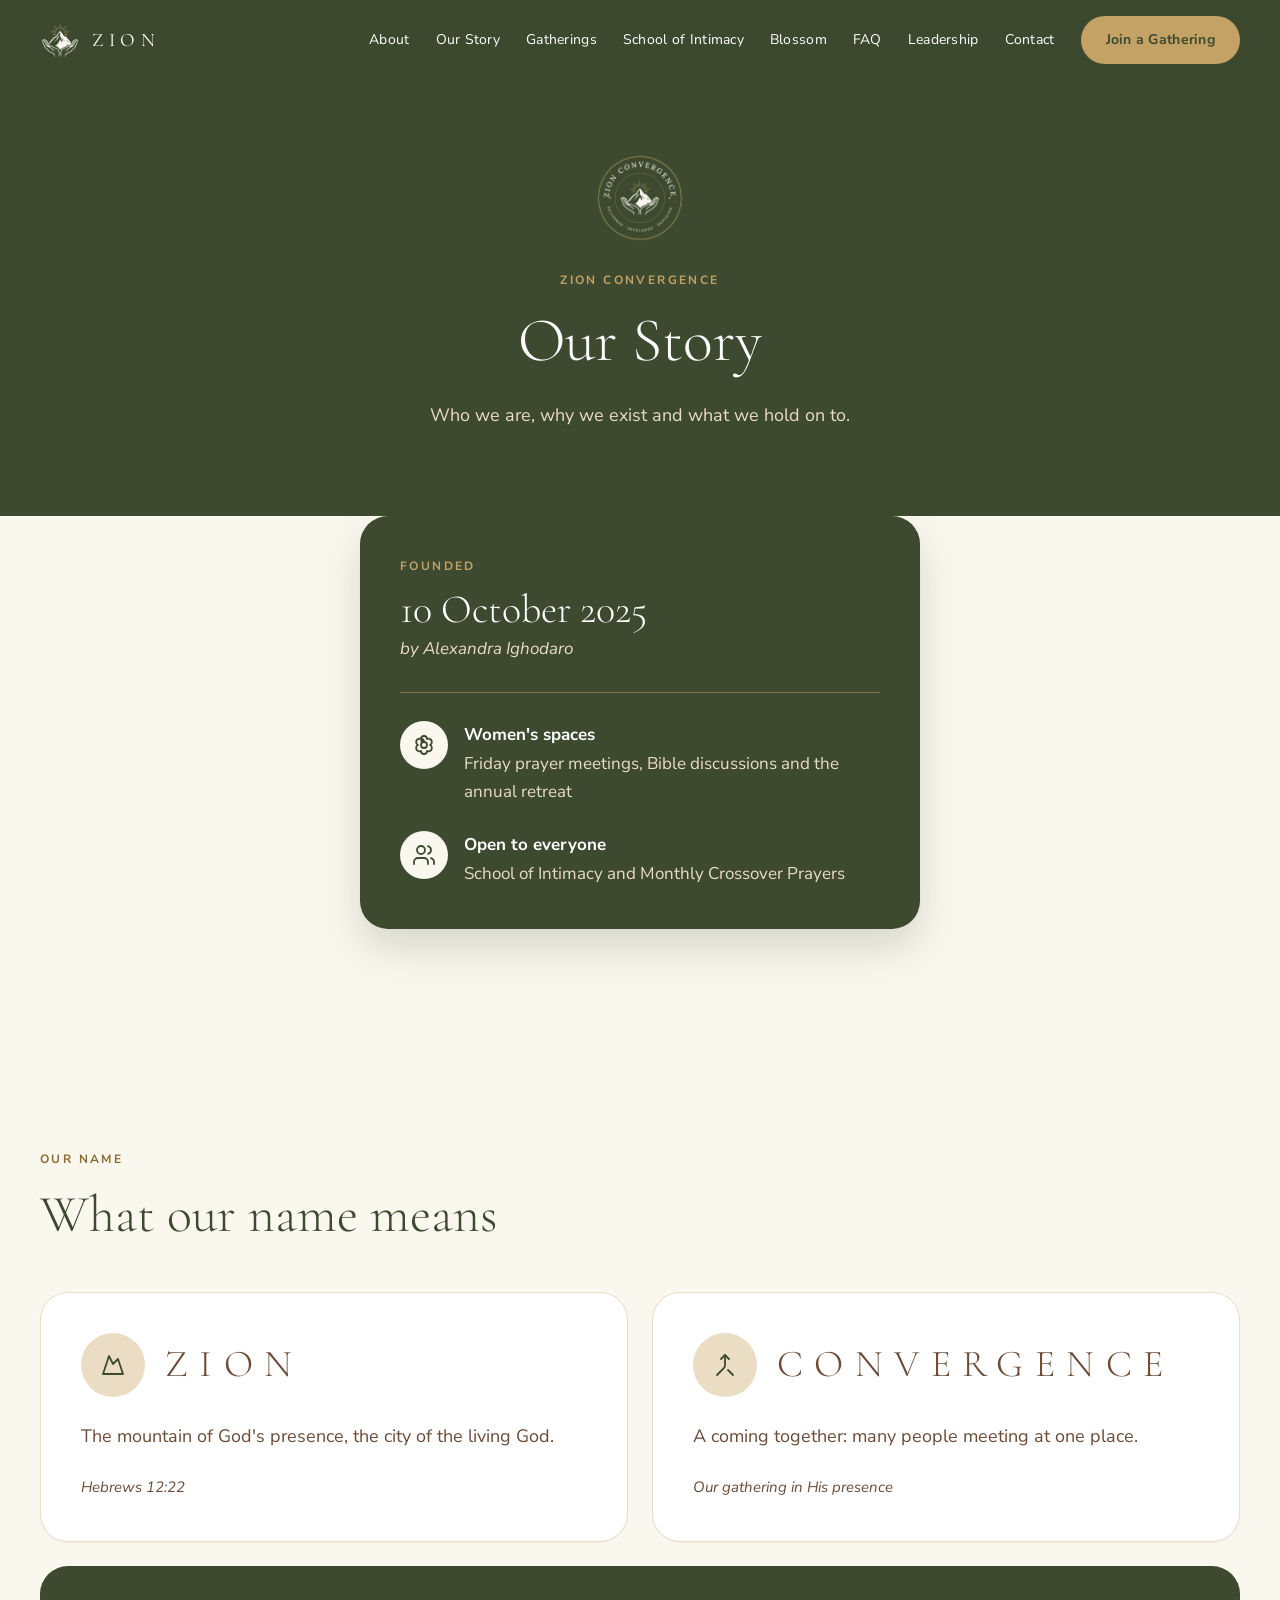
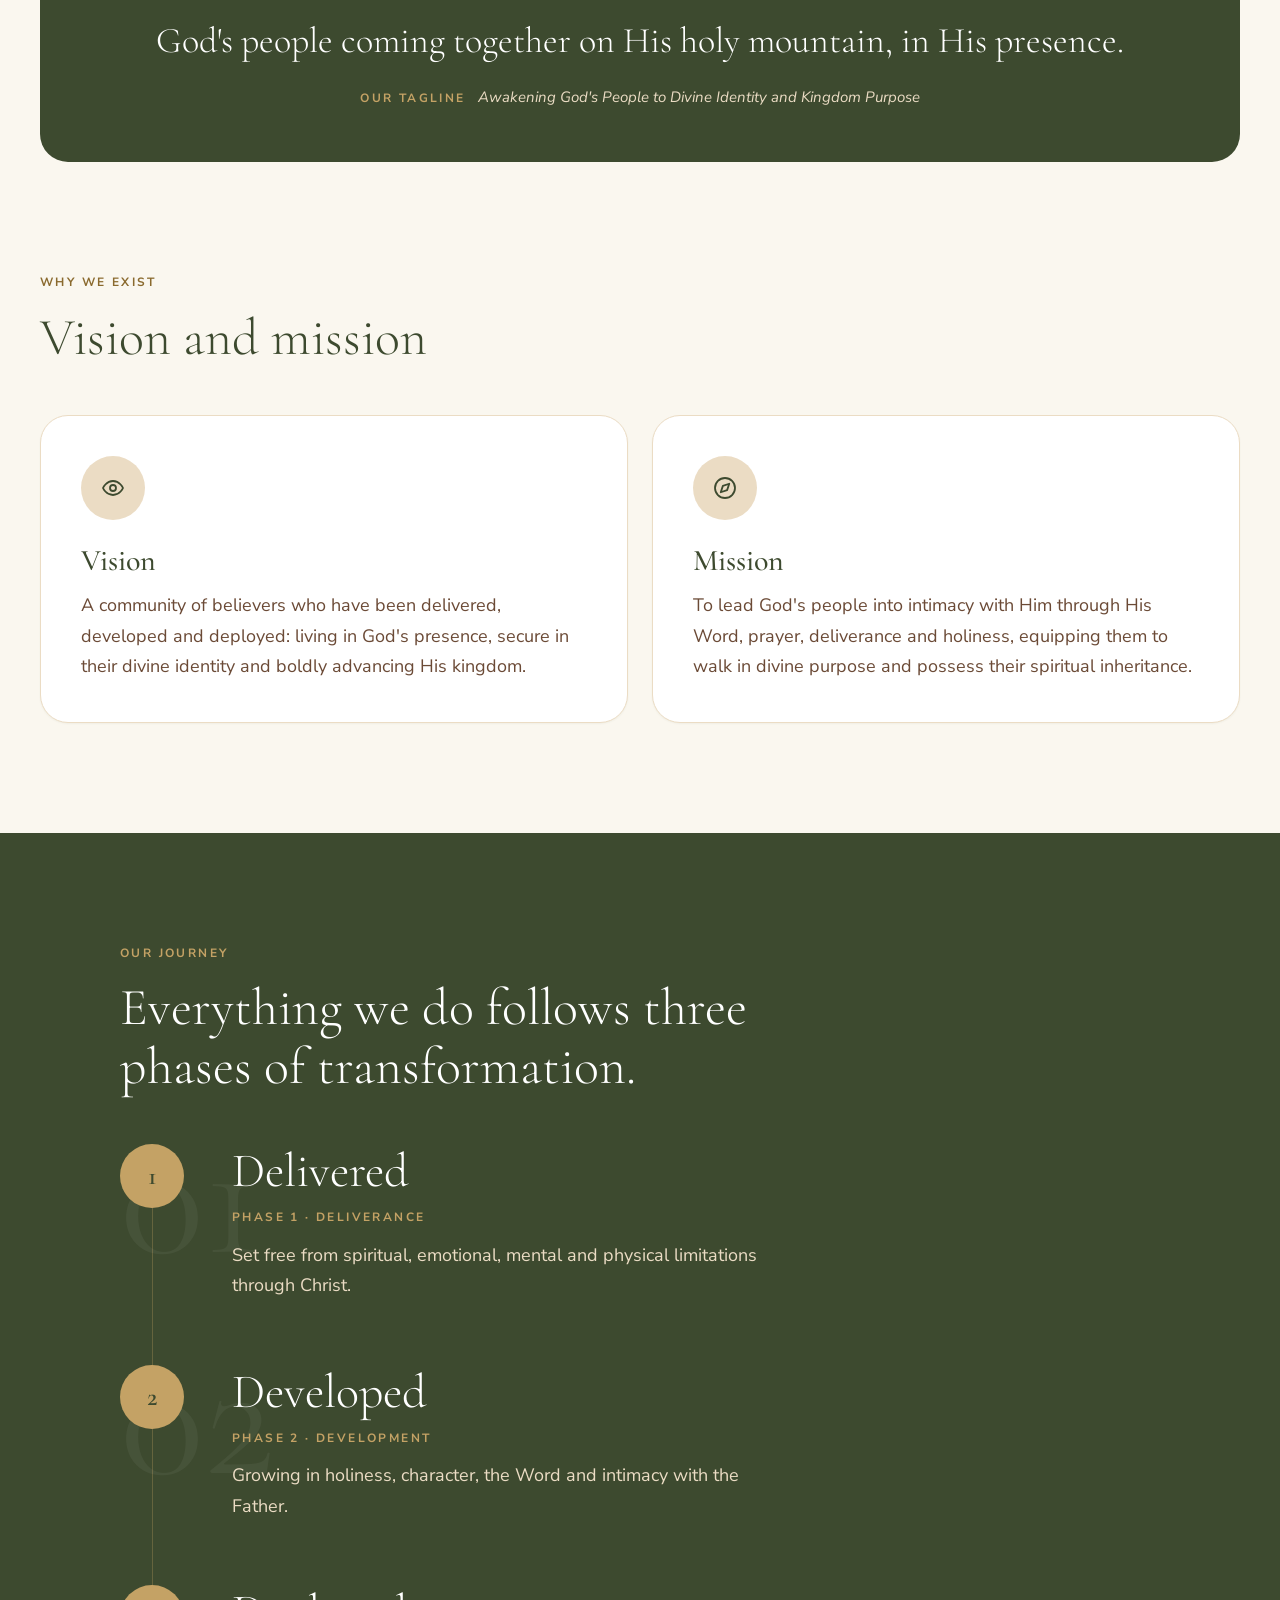
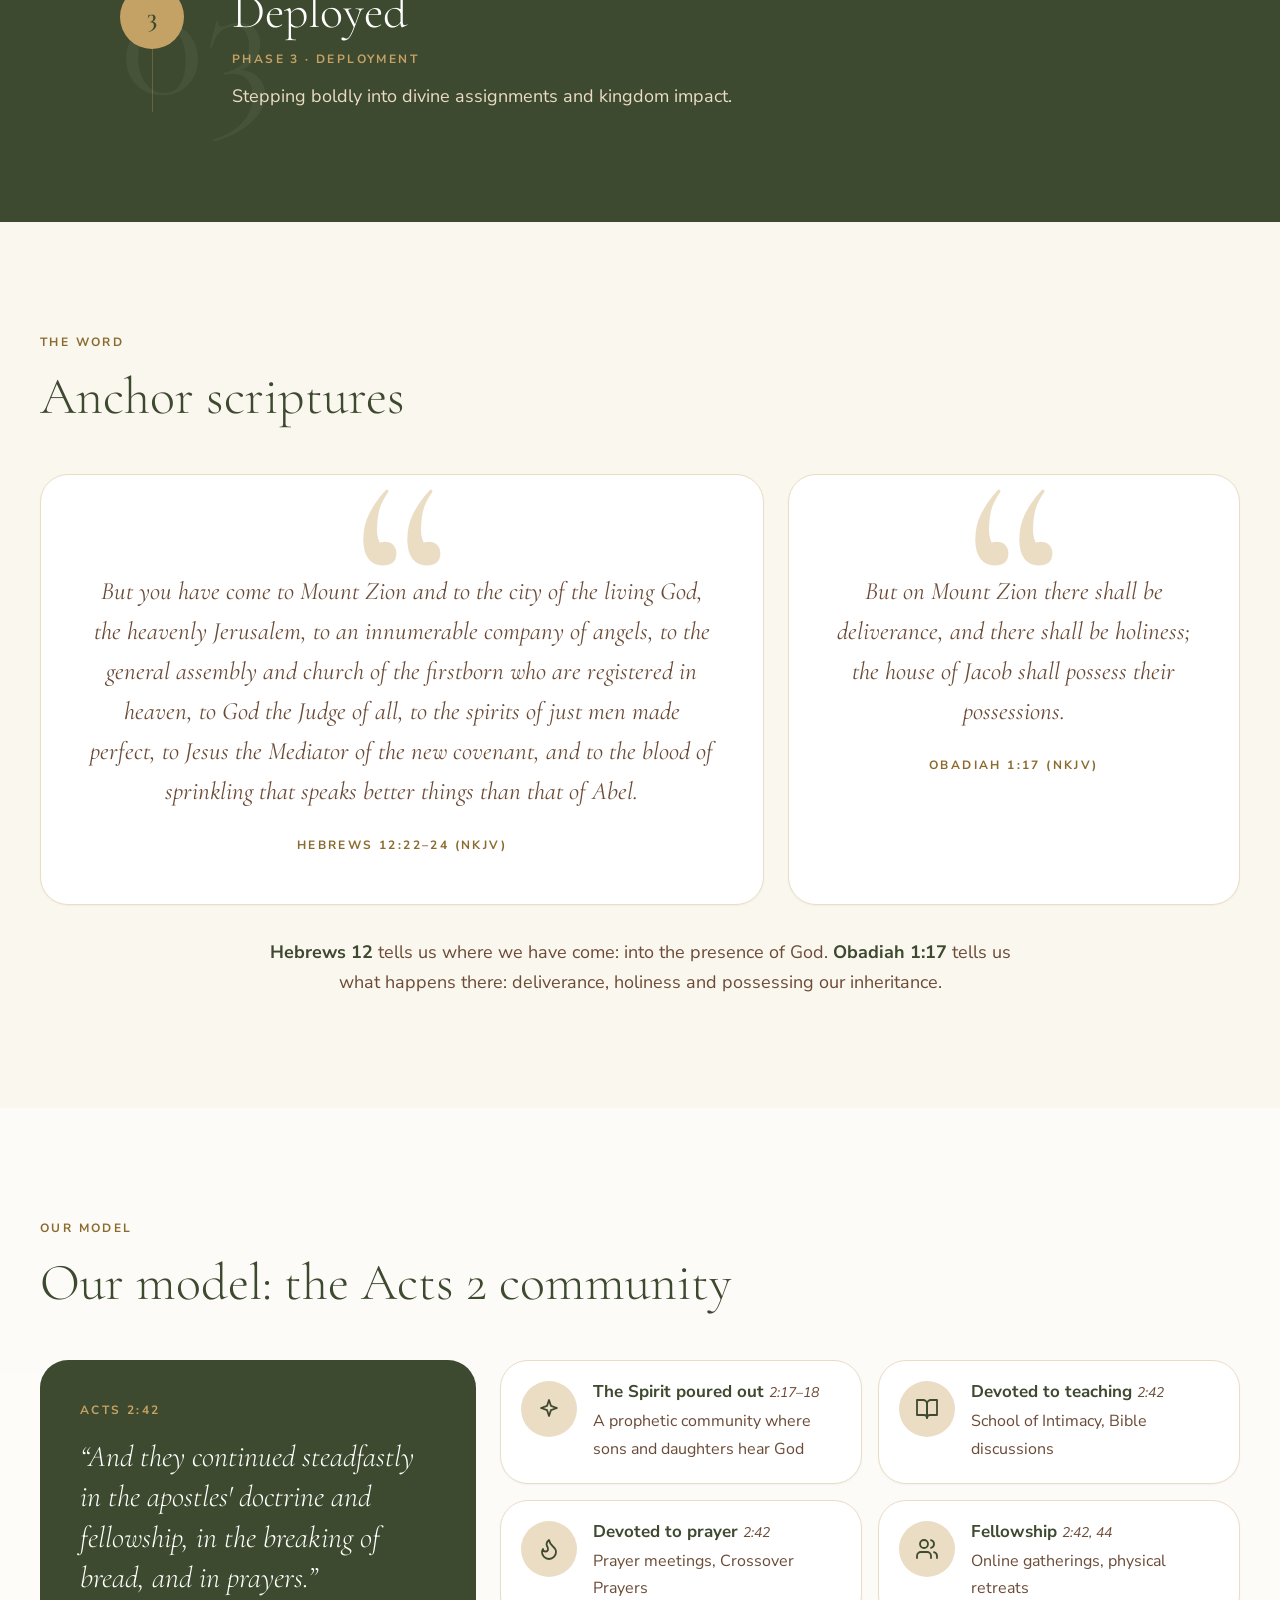
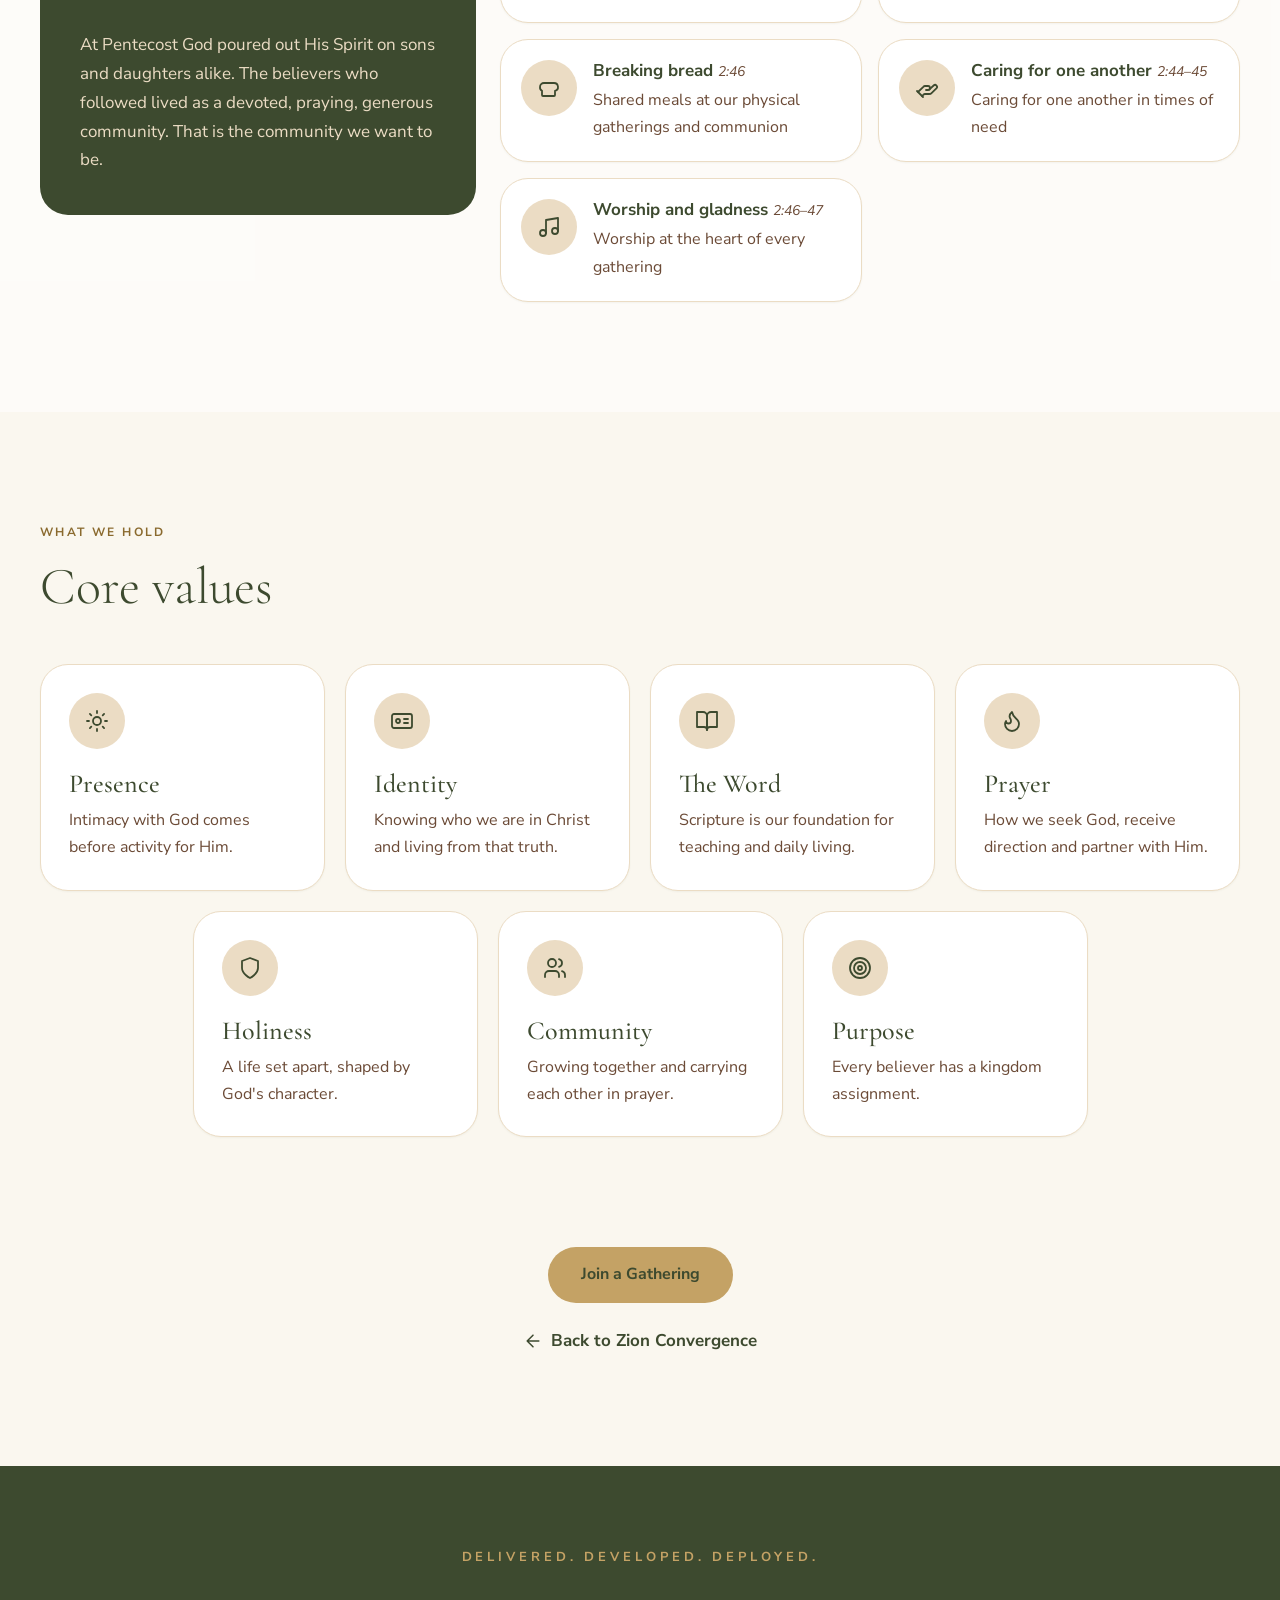
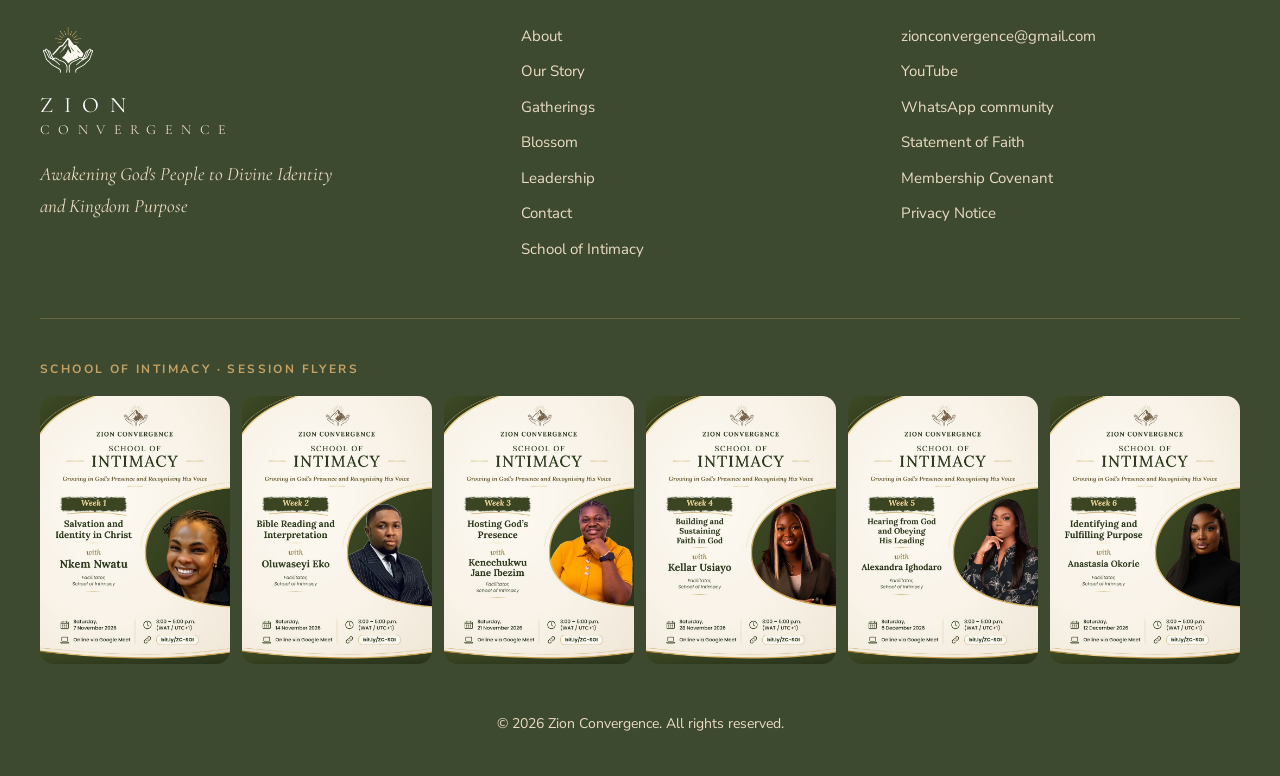
==== our-story.html @ 588bab5e "Move Founded card to Our Story Co-Authored-By: Claude Opus 5.5 <noreply@anthropic.com> Claude-Sessio" ====
<!DOCTYPE html>
<html lang="en">
<head>
<meta charset="utf-8">
<meta name="viewport" content="width=device-width, initial-scale=1">
<title>Our Story | Zion Convergence</title>
<meta name="description" content="The meaning of our name, our vision and mission, our journey, the scriptures we stand on, our Acts 2 model and our core values.">
<meta property="og:title" content="Our Story | Zion Convergence">
<meta property="og:description" content="Awakening God's People to Divine Identity and Kingdom Purpose. Delivered. Developed. Deployed.">
<meta property="og:image" content="https://zionconvergence.org/img/group.jpg">
<link rel="icon" href="img/favicon.png">
<link rel="preconnect" href="https://fonts.googleapis.com">
<link rel="preconnect" href="https://fonts.gstatic.com" crossorigin>
<link href="https://fonts.googleapis.com/css2?family=Cormorant+Garamond:ital,wght@0,300;0,400;0,500;0,600;0,700;1,300;1,400&family=Nunito+Sans:ital,wght@0,400;0,700;1,400&display=swap" rel="stylesheet">
<link rel="stylesheet" href="style.css">
</head>
<body>
<header class="hdr"><nav aria-label="Main">
<a class="logo" href="index.html#top"><img src="img/mark-light.png" alt="" width="40" height="37"><span>ZION</span></a>
<button class="burger" aria-label="Open menu" aria-expanded="false" aria-controls="menu"><svg viewBox="0 0 24 24" fill="none" stroke="currentColor" stroke-width="1.8" stroke-linecap="round" stroke-linejoin="round" aria-hidden="true"><path d="M4 6h16M4 12h16M4 18h16"/></svg></button>
<div class="links" id="menu"><a href="index.html#about">About</a><a href="our-story.html">Our Story</a><a href="index.html#gatherings">Gatherings</a><a href="school-of-intimacy.html">School of Intimacy</a><a href="index.html#blossom">Blossom</a><a href="index.html#faq">FAQ</a><a href="index.html#leadership">Leadership</a><a href="index.html#contact">Contact</a><a class="btn btn-gold sm" href="index.html#gatherings">Join a Gathering</a></div>
</nav></header>
<a class="btn btn-gold sm fab" href="index.html#gatherings">Join a Gathering</a>
<main id="top">
<section class="soi-hero" style="padding-bottom:70px"><img class="badge" src="img/badge-light.png" alt="Zion Convergence logo" width="96" height="96"><p class="eyebrow" style="color:var(--gold)">Zion Convergence</p><h1>Our Story</h1><p class="lead">Who we are, why we exist and what we hold on to.</p></section>
<section class="sec-tight"><div class="wrap-sm"><div class="founded rv" style="max-width:560px;margin:0 auto"><p class="eyebrow">Founded</p><p class="date">10 October 2025</p><p class="by">by Alexandra Ighodaro</p><div class="rule"></div>
<div class="frow"><span class="ic"><svg viewBox="0 0 24 24" fill="none" stroke="currentColor" stroke-width="1.8" stroke-linecap="round" stroke-linejoin="round" aria-hidden="true"><circle cx="12" cy="12" r="3"/><path d="M12 9a3 3 0 1 1 3-3 3 3 0 1 1 3 6 3 3 0 1 1-3 6 3 3 0 1 1-6 0 3 3 0 1 1-3-6 3 3 0 1 1 3-6 3 3 0 0 1 3 3Z"/></svg></span><div><b>Women's spaces</b><span>Friday prayer meetings, Bible discussions and the annual retreat</span></div></div>
<div class="frow"><span class="ic"><svg viewBox="0 0 24 24" fill="none" stroke="currentColor" stroke-width="1.8" stroke-linecap="round" stroke-linejoin="round" aria-hidden="true"><path d="M16 21v-2a4 4 0 0 0-4-4H6a4 4 0 0 0-4 4v2"/><circle cx="9" cy="7" r="4"/><path d="M22 21v-2a4 4 0 0 0-3-3.87"/><path d="M16 3.13a4 4 0 0 1 0 7.75"/></svg></span><div><b>Open to everyone</b><span>School of Intimacy and Monthly Crossover Prayers</span></div></div></div>
</div></section>
<section class="sec"><div class="wrap"><div class="head "><p class="eyebrow">Our name</p><h2 class="title">What our name means</h2></div>
<div class="two">
<div class="card pad rv"><div class="name-h"><span class="ic lg"><svg viewBox="0 0 24 24" fill="none" stroke="currentColor" stroke-width="1.8" stroke-linecap="round" stroke-linejoin="round" aria-hidden="true"><path d="m8 3 4 8 5-5 5 15H2L8 3z"/></svg></span><h3>ZION</h3></div><p class="prose">The mountain of God's presence, the city of the living God.</p><p class="cite" style="margin-top:24px">Hebrews 12:22</p></div>
<div class="card pad rv"><div class="name-h"><span class="ic lg"><svg viewBox="0 0 24 24" fill="none" stroke="currentColor" stroke-width="1.8" stroke-linecap="round" stroke-linejoin="round" aria-hidden="true"><path d="m8 6 4-4 4 4"/><path d="M12 2v10.3a4 4 0 0 1-1.17 2.83L4 22"/><path d="m20 22-5-5"/></svg></span><h3>CONVERGENCE</h3></div><p class="prose">A coming together: many people meeting at one place.</p><p class="cite" style="margin-top:24px">Our gathering in His presence</p></div>
</div>
<div class="banner rv"><p class="big">God's people coming together on His holy mountain, in His presence.</p><p class="tl"><b>Our tagline</b><i>Awakening God's People to Divine Identity and Kingdom Purpose</i></p></div>
</div></section>

<section class="sec-tight"><div class="wrap"><div class="head "><p class="eyebrow">Why we exist</p><h2 class="title">Vision and mission</h2></div>
<div class="two">
<div class="card pad rv"><span class="ic lg"><svg viewBox="0 0 24 24" fill="none" stroke="currentColor" stroke-width="1.8" stroke-linecap="round" stroke-linejoin="round" aria-hidden="true"><path d="M2 12s3-7 10-7 10 7 10 7-3 7-10 7-10-7-10-7Z"/><circle cx="12" cy="12" r="3"/></svg></span><h3 class="t">Vision</h3><p class="prose">A community of believers who have been delivered, developed and deployed: living in God's presence, secure in their divine identity and boldly advancing His kingdom.</p></div>
<div class="card pad rv"><span class="ic lg"><svg viewBox="0 0 24 24" fill="none" stroke="currentColor" stroke-width="1.8" stroke-linecap="round" stroke-linejoin="round" aria-hidden="true"><circle cx="12" cy="12" r="10"/><path d="m16.24 7.76-2.12 6.36-6.36 2.12 2.12-6.36 6.36-2.12z"/></svg></span><h3 class="t">Mission</h3><p class="prose">To lead God's people into intimacy with Him through His Word, prayer, deliverance and holiness, equipping them to walk in divine purpose and possess their spiritual inheritance.</p></div>
</div></div></section>

<section class="sec journey on-green" id="journey"><div class="wrap-md"><div class="head "><p class="eyebrow">Our journey</p><h2 class="title">Everything we do follows three phases of transformation.</h2></div>
<div class="steps">
<div class="step"><span class="ghost" aria-hidden="true">01</span><span class="num">1</span><h3>Delivered</h3><p class="ph">Phase 1 · Deliverance</p><p class="d">Set free from spiritual, emotional, mental and physical limitations through Christ.</p></div>
<div class="step"><span class="ghost" aria-hidden="true">02</span><span class="num">2</span><h3>Developed</h3><p class="ph">Phase 2 · Development</p><p class="d">Growing in holiness, character, the Word and intimacy with the Father.</p></div>
<div class="step"><span class="ghost" aria-hidden="true">03</span><span class="num">3</span><h3>Deployed</h3><p class="ph">Phase 3 · Deployment</p><p class="d">Stepping boldly into divine assignments and kingdom impact.</p></div>
</div></div></section>

<section class="sec"><div class="wrap"><div class="head "><p class="eyebrow">The Word</p><h2 class="title">Anchor scriptures</h2></div>
<div class="scr">
<div class="card quote rv"><span class="q" aria-hidden="true">“</span><blockquote><p>But you have come to Mount Zion and to the city of the living God, the heavenly Jerusalem, to an innumerable company of angels, to the general assembly and church of the firstborn who are registered in heaven, to God the Judge of all, to the spirits of just men made perfect, to Jesus the Mediator of the new covenant, and to the blood of sprinkling that speaks better things than that of Abel.</p><footer>Hebrews 12:22–24 (NKJV)</footer></blockquote></div>
<div class="card quote rv"><span class="q" aria-hidden="true">“</span><blockquote><p>But on Mount Zion there shall be deliverance, and there shall be holiness; the house of Jacob shall possess their possessions.</p><footer>Obadiah 1:17 (NKJV)</footer></blockquote></div>
</div>
<p class="scr-note"><strong>Hebrews 12</strong> tells us where we have come: into the presence of God. <strong>Obadiah 1:17</strong> tells us what happens there: deliverance, holiness and possessing our inheritance.</p>
</div></section>

<section class="sec soft"><div class="wrap"><div class="head "><p class="eyebrow">Our model</p><h2 class="title">Our model: the Acts 2 community</h2></div>
<div class="acts2">
<div class="acts-main"><p class="eyebrow" style="color:var(--gold)">Acts 2:42</p><p class="v">“And they continued steadfastly in the apostles' doctrine and fellowship, in the breaking of bread, and in prayers.”</p><p class="s">At Pentecost God poured out His Spirit on sons and daughters alike. The believers who followed lived as a devoted, praying, generous community. That is the community we want to be.</p></div>
<div class="acts-grid"><div class="card mini"><span class="ic"><svg viewBox="0 0 24 24" fill="none" stroke="currentColor" stroke-width="1.8" stroke-linecap="round" stroke-linejoin="round" aria-hidden="true"><path d="M12 3l1.9 5.8L20 11l-6.1 2.2L12 19l-1.9-5.8L4 11l6.1-2.2z"/></svg></span><div><b>The Spirit poured out <i>2:17–18</i></b><span>A prophetic community where sons and daughters hear God</span></div></div><div class="card mini"><span class="ic"><svg viewBox="0 0 24 24" fill="none" stroke="currentColor" stroke-width="1.8" stroke-linecap="round" stroke-linejoin="round" aria-hidden="true"><path d="M2 3h6a4 4 0 0 1 4 4v14a3 3 0 0 0-3-3H2z"/><path d="M22 3h-6a4 4 0 0 0-4 4v14a3 3 0 0 1 3-3h7z"/></svg></span><div><b>Devoted to teaching <i>2:42</i></b><span>School of Intimacy, Bible discussions</span></div></div><div class="card mini"><span class="ic"><svg viewBox="0 0 24 24" fill="none" stroke="currentColor" stroke-width="1.8" stroke-linecap="round" stroke-linejoin="round" aria-hidden="true"><path d="M8.5 14.5A2.5 2.5 0 0 0 11 12c0-1.38-.5-2-1-3-1.07-2.14-.22-4.05 2-6 .5 2.5 2 4.9 4 6.5 2 1.6 3 3.5 3 5.5a7 7 0 1 1-14 0c0-1.15.43-2.29 1-3a2.5 2.5 0 0 0 2.5 2.5z"/></svg></span><div><b>Devoted to prayer <i>2:42</i></b><span>Prayer meetings, Crossover Prayers</span></div></div><div class="card mini"><span class="ic"><svg viewBox="0 0 24 24" fill="none" stroke="currentColor" stroke-width="1.8" stroke-linecap="round" stroke-linejoin="round" aria-hidden="true"><path d="M16 21v-2a4 4 0 0 0-4-4H6a4 4 0 0 0-4 4v2"/><circle cx="9" cy="7" r="4"/><path d="M22 21v-2a4 4 0 0 0-3-3.87"/><path d="M16 3.13a4 4 0 0 1 0 7.75"/></svg></span><div><b>Fellowship <i>2:42, 44</i></b><span>Online gatherings, physical retreats</span></div></div><div class="card mini"><span class="ic"><svg viewBox="0 0 24 24" fill="none" stroke="currentColor" stroke-width="1.8" stroke-linecap="round" stroke-linejoin="round" aria-hidden="true"><path d="M3 11a4 4 0 0 1 4-4h10a4 4 0 0 1 1 7.87V19a1 1 0 0 1-1 1H6a1 1 0 0 1-1-1v-4.13A4 4 0 0 1 3 11Z"/></svg></span><div><b>Breaking bread <i>2:46</i></b><span>Shared meals at our physical gatherings and communion</span></div></div><div class="card mini"><span class="ic"><svg viewBox="0 0 24 24" fill="none" stroke="currentColor" stroke-width="1.8" stroke-linecap="round" stroke-linejoin="round" aria-hidden="true"><path d="M11 14h2a2 2 0 1 0 0-4h-3c-.6 0-1.1.2-1.4.6L3 16"/><path d="m7 20 1.6-1.4c.3-.4.8-.6 1.4-.6h4c1.1 0 2.1-.4 2.8-1.2l4.6-4.4a2 2 0 0 0-2.75-2.91l-4.2 3.9"/><path d="m2 15 6 6"/></svg></span><div><b>Caring for one another <i>2:44–45</i></b><span>Caring for one another in times of need</span></div></div><div class="card mini"><span class="ic"><svg viewBox="0 0 24 24" fill="none" stroke="currentColor" stroke-width="1.8" stroke-linecap="round" stroke-linejoin="round" aria-hidden="true"><path d="M9 18V5l12-2v13"/><circle cx="6" cy="18" r="3"/><circle cx="18" cy="16" r="3"/></svg></span><div><b>Worship and gladness <i>2:46–47</i></b><span>Worship at the heart of every gathering</span></div></div></div>
</div></div></section>

<section class="sec"><div class="wrap"><div class="head "><p class="eyebrow">What we hold</p><h2 class="title">Core values</h2></div><div class="vals"><div class="card val rv"><span class="ic"><svg viewBox="0 0 24 24" fill="none" stroke="currentColor" stroke-width="1.8" stroke-linecap="round" stroke-linejoin="round" aria-hidden="true"><circle cx="12" cy="12" r="4"/><path d="M12 2v2M12 20v2M4.9 4.9l1.4 1.4M17.7 17.7l1.4 1.4M2 12h2M20 12h2M4.9 19.1l1.4-1.4M17.7 6.3l1.4-1.4"/></svg></span><h3>Presence</h3><p>Intimacy with God comes before activity for Him.</p></div><div class="card val rv"><span class="ic"><svg viewBox="0 0 24 24" fill="none" stroke="currentColor" stroke-width="1.8" stroke-linecap="round" stroke-linejoin="round" aria-hidden="true"><rect x="2" y="5" width="20" height="14" rx="2"/><circle cx="8" cy="12" r="2"/><path d="M14 10h4M14 14h4"/></svg></span><h3>Identity</h3><p>Knowing who we are in Christ and living from that truth.</p></div><div class="card val rv"><span class="ic"><svg viewBox="0 0 24 24" fill="none" stroke="currentColor" stroke-width="1.8" stroke-linecap="round" stroke-linejoin="round" aria-hidden="true"><path d="M2 3h6a4 4 0 0 1 4 4v14a3 3 0 0 0-3-3H2z"/><path d="M22 3h-6a4 4 0 0 0-4 4v14a3 3 0 0 1 3-3h7z"/></svg></span><h3>The Word</h3><p>Scripture is our foundation for teaching and daily living.</p></div><div class="card val rv"><span class="ic"><svg viewBox="0 0 24 24" fill="none" stroke="currentColor" stroke-width="1.8" stroke-linecap="round" stroke-linejoin="round" aria-hidden="true"><path d="M8.5 14.5A2.5 2.5 0 0 0 11 12c0-1.38-.5-2-1-3-1.07-2.14-.22-4.05 2-6 .5 2.5 2 4.9 4 6.5 2 1.6 3 3.5 3 5.5a7 7 0 1 1-14 0c0-1.15.43-2.29 1-3a2.5 2.5 0 0 0 2.5 2.5z"/></svg></span><h3>Prayer</h3><p>How we seek God, receive direction and partner with Him.</p></div><div class="card val rv"><span class="ic"><svg viewBox="0 0 24 24" fill="none" stroke="currentColor" stroke-width="1.8" stroke-linecap="round" stroke-linejoin="round" aria-hidden="true"><path d="M12 22s8-4 8-10V5l-8-3-8 3v7c0 6 8 10 8 10z"/></svg></span><h3>Holiness</h3><p>A life set apart, shaped by God's character.</p></div><div class="card val rv"><span class="ic"><svg viewBox="0 0 24 24" fill="none" stroke="currentColor" stroke-width="1.8" stroke-linecap="round" stroke-linejoin="round" aria-hidden="true"><path d="M16 21v-2a4 4 0 0 0-4-4H6a4 4 0 0 0-4 4v2"/><circle cx="9" cy="7" r="4"/><path d="M22 21v-2a4 4 0 0 0-3-3.87"/><path d="M16 3.13a4 4 0 0 1 0 7.75"/></svg></span><h3>Community</h3><p>Growing together and carrying each other in prayer.</p></div><div class="card val rv"><span class="ic"><svg viewBox="0 0 24 24" fill="none" stroke="currentColor" stroke-width="1.8" stroke-linecap="round" stroke-linejoin="round" aria-hidden="true"><circle cx="12" cy="12" r="10"/><circle cx="12" cy="12" r="6"/><circle cx="12" cy="12" r="2"/></svg></span><h3>Purpose</h3><p>Every believer has a kingdom assignment.</p></div></div></div></section>

<section class="sec-tight"><div class="wrap-sm" style="text-align:center"><a class="btn btn-gold" href="index.html#gatherings">Join a Gathering</a><a class="back" href="index.html" style="display:flex;justify-content:center;margin-top:24px"><svg viewBox="0 0 24 24" fill="none" stroke="currentColor" stroke-width="1.8" stroke-linecap="round" stroke-linejoin="round" aria-hidden="true"><path d="M19 12H5M12 19l-7-7 7-7"/></svg>Back to Zion Convergence</a></div></section>
</main>
<footer class="ftr"><div class="wrap">
<p class="ddd">Delivered. Developed. Deployed.</p>
<div class="fcols">
<div class="fbrand"><img src="img/mark-light.png" alt="" width="56" height="52"><p class="word1">ZION</p><p class="word2">CONVERGENCE</p><p class="tl">Awakening God's People to Divine Identity and Kingdom Purpose</p></div>
<nav class="fnav" aria-label="Footer"><a href="index.html#about">About</a><a href="our-story.html">Our Story</a><a href="index.html#gatherings">Gatherings</a><a href="index.html#blossom">Blossom</a><a href="index.html#leadership">Leadership</a><a href="index.html#contact">Contact</a><a href="school-of-intimacy.html">School of Intimacy</a></nav>
<div class="fnav"><a href="mailto:zionconvergence@gmail.com">zionconvergence@gmail.com</a><a href="https://youtube.com/@ZionConvergence">YouTube</a><a href="https://bit.ly/ZC-WhatsApp">WhatsApp community</a><a href="https://bit.ly/ZC-Faith">Statement of Faith</a><a href="https://bit.ly/ZC-Covenant">Membership Covenant</a><a href="privacy.html">Privacy Notice</a></div>
</div>
<div class="flyers"><p class="eyebrow">School of Intimacy · Session flyers</p><div class="fstrip"><a href="school-of-intimacy.html#weeks"><img src="img/flyer-w1.jpg" alt="Week 1 flyer: Salvation and Identity in Christ, with Nkem Nwatu, 7 November 2026" loading="lazy" width="700" height="990"></a><a href="school-of-intimacy.html#weeks"><img src="img/flyer-w2.jpg" alt="Week 2 flyer: Bible Reading and Interpretation, with Oluwaseyi Eko, 14 November 2026" loading="lazy" width="700" height="990"></a><a href="school-of-intimacy.html#weeks"><img src="img/flyer-w3.jpg" alt="Week 3 flyer: Hosting God&#x27;s Presence, with Kenechukwu Jane Ibezim, 21 November 2026" loading="lazy" width="700" height="990"></a><a href="school-of-intimacy.html#weeks"><img src="img/flyer-w4.jpg" alt="Week 4 flyer: Building and Sustaining Faith in God, with Kellar Usiayo, 28 November 2026" loading="lazy" width="700" height="990"></a><a href="school-of-intimacy.html#weeks"><img src="img/flyer-w5.jpg" alt="Week 5 flyer: Hearing from God and Obeying His Leading, with Alexandra Ighodaro, 5 December 2026" loading="lazy" width="700" height="990"></a><a href="school-of-intimacy.html#weeks"><img src="img/flyer-w6.jpg" alt="Week 6 flyer: Identifying and Fulfilling Purpose, with Anastasia Okorie, 12 December 2026" loading="lazy" width="700" height="990"></a></div></div>
<p class="copy">© <span id="yr">2026</span> Zion Convergence. All rights reserved.</p>
</div></footer>
<div class="lb" role="dialog" aria-modal="true" aria-label="Photo viewer"><button class="x" aria-label="Close"><svg viewBox="0 0 24 24" fill="none" stroke="currentColor" stroke-width="1.8" stroke-linecap="round" stroke-linejoin="round" aria-hidden="true"><path d="M18 6 6 18M6 6l12 12"/></svg></button><button class="pv" aria-label="Previous photo"><svg viewBox="0 0 24 24" fill="none" stroke="currentColor" stroke-width="1.8" stroke-linecap="round" stroke-linejoin="round" aria-hidden="true"><path d="m15 18-6-6 6-6"/></svg></button><img alt=""><button class="nx" aria-label="Next photo"><svg viewBox="0 0 24 24" fill="none" stroke="currentColor" stroke-width="1.8" stroke-linecap="round" stroke-linejoin="round" aria-hidden="true"><path d="m9 18 6-6-6-6"/></svg></button></div>
<script src="script.js"></script>
</body></html>
---- style.css ----
/* Zion Convergence — olive / sand / gold, Cormorant Garamond + Nunito Sans */
:root{
  --green:#3D4A2F; --green-deep:#323D26; --gold:#C4A265; --gold-deep:#8A6A2E;
  --sand:#EBDCC4; --cream:#FAF7EF; --brown:#6B4A36; --rose:#B5546E; --blush:#F6DDE3;
  --head:'Cormorant Garamond', Georgia, 'Times New Roman', serif;
  --body:'Nunito Sans', 'Segoe UI', Arial, sans-serif;
  color-scheme: light;
}
*{box-sizing:border-box}
html{scroll-behavior:smooth;scroll-padding-top:90px}
@media (prefers-reduced-motion: reduce){html{scroll-behavior:auto}*{transition:none!important;animation:none!important}}
body{margin:0;background:var(--cream);color:var(--brown);font-family:var(--body);font-size:17px;line-height:1.7;overflow-x:hidden}
h1,h2,h3{font-family:var(--head);margin:0;line-height:1.15;text-wrap:balance}
p{margin:0}
img{max-width:100%;height:auto;display:block}
a{color:inherit}
a:focus-visible,button:focus-visible,summary:focus-visible{outline:3px solid var(--gold);outline-offset:3px;border-radius:8px}
.wrap{max-width:1240px;margin:0 auto;padding:0 20px}
.wrap-md{max-width:1080px;margin:0 auto;padding:0 20px}
.wrap-sm{max-width:880px;margin:0 auto;padding:0 20px}
.sec{padding:110px 0}
.sec-tight{padding-bottom:110px}
.eyebrow{font-size:12px;font-weight:700;letter-spacing:.2em;text-transform:uppercase;color:var(--gold-deep);margin-bottom:16px}
.on-green .eyebrow{color:var(--gold)}
.title{font-size:clamp(36px,4.6vw,52px);font-weight:300;color:var(--green);line-height:1.12}
.on-green .title{color:#fff}
.head{max-width:760px;margin-bottom:48px}
.card{background:#fff;border:1px solid var(--sand);border-radius:28px;box-shadow:0 1px 2px rgba(61,74,47,.05)}
.ic{width:56px;height:56px;border-radius:50%;background:var(--sand);color:var(--green);display:inline-flex;align-items:center;justify-content:center;flex-shrink:0}
.ic.lg{width:64px;height:64px}
.ic svg{width:24px;height:24px}
.btn{display:inline-flex;align-items:center;justify-content:center;gap:10px;height:56px;padding:0 32px;border-radius:999px;font-weight:700;text-decoration:none;font-size:16px;transition:background .3s,color .3s,border-color .3s;border:1px solid transparent;font-family:var(--body);cursor:pointer}
.btn.sm{height:48px;padding:0 24px;font-size:14px}
.btn svg{width:18px;height:18px}
.btn-gold{background:var(--gold);color:var(--green)}
.btn-gold:hover{background:#fff}
.btn-outline{border-color:var(--gold);color:#fff}
.btn-outline:hover{background:var(--gold);color:var(--green)}
.btn-green{background:var(--green);color:#fff}
.btn-green:hover{background:var(--gold);color:var(--green)}
.btn-line{border-color:var(--gold);color:var(--green);background:transparent}
.btn-line:hover{background:var(--sand)}

/* header */
.hdr{position:fixed;inset:0 0 auto;z-index:50;background:rgba(61,74,47,.86);backdrop-filter:blur(10px);-webkit-backdrop-filter:blur(10px)}
.hdr nav{max-width:1240px;margin:0 auto;padding:0 20px;height:80px;display:flex;align-items:center;justify-content:space-between;gap:20px}
.logo{display:flex;align-items:center;gap:12px;text-decoration:none;color:#fff}
.logo img{width:40px;height:auto}
.logo span{font-family:var(--head);font-size:19px;letter-spacing:.3em}
.links{display:flex;align-items:center;gap:26px}
.links a{color:#fff;text-decoration:none;font-size:14px;letter-spacing:.02em;transition:color .3s}
.links a:hover{color:var(--gold)}
.links .btn{color:var(--green)}
.links .btn:hover{background:#fff;color:var(--green)}
.burger{display:none;background:none;border:0;color:#fff;width:48px;height:48px;cursor:pointer;align-items:center;justify-content:center}
.burger svg{width:26px;height:26px}
.fab{display:none}
@media (max-width:1180px){
  .links{display:none;position:absolute;top:80px;left:0;right:0;flex-direction:column;align-items:flex-start;gap:4px;background:var(--green);padding:16px 20px 24px}
  .links.open{display:flex}
  .links a{padding:10px 0;font-size:16px}
  .links .btn{margin-top:10px;padding:0 24px}
  .burger{display:inline-flex}
  .fab{display:inline-flex;position:fixed;right:20px;bottom:20px;z-index:50;box-shadow:0 10px 25px rgba(0,0,0,.2)}
}

/* hero */
.hero{display:grid;grid-template-columns:3fr 2fr;min-height:100vh}
.hero .left{background:var(--green);color:#fff;display:flex;align-items:center;padding:140px 80px 70px}
.hero .left>div{max-width:680px}
.hero .badge{width:96px;height:96px;margin-bottom:24px}
.word1{font-family:var(--head);font-size:26px;letter-spacing:.5em;color:#fff;line-height:1.2}
.word2{font-family:var(--head);font-size:14px;letter-spacing:.6em;color:var(--sand);margin-bottom:40px}
.hero h1{font-size:clamp(40px,5vw,64px);font-weight:300;line-height:1.1;margin-bottom:24px;color:#fff}
.hero .lead{font-size:18px;color:var(--sand);max-width:580px;margin-bottom:36px}
.hero .btns{display:flex;flex-wrap:wrap;gap:12px;margin-bottom:40px}
.ddd{color:var(--gold);font-size:13px;font-weight:700;letter-spacing:.3em;text-transform:uppercase}
.hero .right{position:relative;min-height:380px}
.hero .right img{position:absolute;inset:0;width:100%;height:100%;object-fit:cover;object-position:60% 50%}
@media (max-width:1023px){.hero{grid-template-columns:1fr;min-height:0}.hero .left{padding:130px 24px 60px}}

/* next gathering */
.next{position:relative;z-index:5;padding:0 16px;margin-top:-48px}
.next .card{max-width:1024px;margin:0 auto;padding:32px;box-shadow:0 20px 40px rgba(61,74,47,.14);display:flex;flex-wrap:wrap;align-items:center;gap:20px 32px}
.next .info{flex:1;min-width:260px}
.live{display:flex;align-items:center;gap:8px;font-size:12px;font-weight:700;letter-spacing:.2em;text-transform:uppercase;color:var(--gold-deep);margin-bottom:6px}
.dot{position:relative;width:10px;height:10px}
.dot::before,.dot::after{content:"";position:absolute;inset:0;border-radius:50%;background:var(--gold)}
.dot::before{animation:ping 1.6s cubic-bezier(0,0,.2,1) infinite;opacity:.7}
@keyframes ping{75%,100%{transform:scale(2.4);opacity:0}}
.next h3{font-size:clamp(26px,3vw,32px);font-weight:500;color:var(--green)}
.next .acts{display:flex;flex-wrap:wrap;gap:10px}

/* about */
.about-grid{display:grid;grid-template-columns:1.2fr 1fr;gap:80px;align-items:start}
.prose p+p{margin-top:20px}
.prose{font-size:18px}
.founded{background:var(--green);color:#fff;border-radius:28px;padding:40px;box-shadow:0 20px 40px rgba(61,74,47,.18)}
.founded .eyebrow{color:var(--gold);margin-bottom:10px}
.founded .date{font-family:var(--head);font-size:40px;font-weight:300;line-height:1.1}
.founded .by{font-style:italic;color:var(--sand);margin-top:4px}
.rule{height:1px;background:rgba(196,162,101,.5);margin:28px 0}
.frow{display:flex;gap:16px}
.frow+.frow{margin-top:24px}
.frow .ic{background:var(--cream);width:48px;height:48px}
.frow b{display:block;color:#fff}
.frow>div>span{color:var(--sand)}
.pair{display:grid;grid-template-columns:1fr 1fr;gap:16px;margin-top:56px}
.pair img{width:100%;aspect-ratio:4/3;object-fit:cover;border-radius:28px}
@media (max-width:1023px){.about-grid{grid-template-columns:1fr;gap:48px}}
@media (max-width:640px){.pair{grid-template-columns:1fr}}

/* name, vision */
.two{display:grid;grid-template-columns:1fr 1fr;gap:24px}
@media (max-width:767px){.two{grid-template-columns:1fr}}
.pad{padding:40px}
.name-h{display:flex;align-items:center;gap:20px;margin-bottom:24px}
.name-h h3{font-size:clamp(28px,3.4vw,38px);letter-spacing:.3em;font-weight:300;color:var(--brown)}
.cite{font-style:italic;font-size:15px}
.banner{margin-top:24px;background:var(--green);border-radius:28px;text-align:center;padding:52px 24px}
.banner p.big{font-family:var(--head);font-size:clamp(24px,3vw,36px);font-weight:300;color:#fff;line-height:1.3}
.banner .tl{margin-top:20px;font-size:15px}
.banner .tl b{font-size:12px;font-weight:700;letter-spacing:.2em;text-transform:uppercase;color:var(--gold);margin-right:12px}
.banner .tl i{color:var(--sand)}
.card h3.t{font-size:30px;font-weight:500;color:var(--green);margin:24px 0 12px}

/* journey */
.journey{background:var(--green);overflow:hidden}
.steps{position:relative}
.steps::before{content:"";position:absolute;left:32px;top:0;bottom:0;width:1px;background:rgba(196,162,101,.3)}
.step{position:relative;padding:0 0 64px 112px}
.step:last-child{padding-bottom:0}
.step .ghost{position:absolute;left:0;top:-36px;font-family:var(--head);font-size:176px;line-height:1;color:rgba(255,255,255,.05);user-select:none}
.step .num{position:absolute;left:0;top:0;width:64px;height:64px;border-radius:50%;display:flex;align-items:center;justify-content:center;font-family:var(--head);font-size:26px;font-weight:600;background:rgba(235,220,196,.3);color:var(--sand);transition:background .7s,color .7s}
.step.lit .num{background:var(--gold);color:var(--green)}
.step h3{position:relative;font-size:clamp(36px,4.4vw,48px);font-weight:300;color:#fff}
.step .ph{position:relative;font-size:12px;font-weight:700;letter-spacing:.2em;text-transform:uppercase;color:var(--gold);margin:8px 0 12px}
.step p.d{position:relative;font-size:18px;color:var(--sand);max-width:560px}
@media (max-width:767px){.steps::before{left:24px}.step{padding-left:80px}.step .num{width:48px;height:48px;font-size:22px}.step .ghost{font-size:128px}}

/* scripture */
.scr{display:grid;grid-template-columns:1.6fr 1fr;gap:24px}
.quote{position:relative;overflow:hidden;text-align:center;padding:48px}
.quote .q{position:absolute;top:-40px;left:50%;transform:translateX(-50%);font-family:var(--head);font-size:300px;line-height:1;color:var(--sand);user-select:none}
.quote blockquote{position:relative;margin:0;padding-top:48px}
.quote blockquote p{font-family:var(--head);font-style:italic;font-size:clamp(20px,2.2vw,25px);line-height:1.6;color:var(--brown)}
.quote footer{margin-top:24px;font-size:12px;font-weight:700;letter-spacing:.2em;text-transform:uppercase;color:var(--gold-deep)}
.scr-note{margin:32px auto 0;max-width:760px;text-align:center;font-size:18px}
.scr-note strong{color:var(--green)}
@media (max-width:1023px){.scr{grid-template-columns:1fr}}

/* acts 2 */
.soft{background:rgba(255,255,255,.6)}
.acts2{display:grid;grid-template-columns:1fr 1.7fr;gap:24px;align-items:start}
.acts-main{background:var(--green);color:#fff;border-radius:28px;padding:40px;position:sticky;top:112px}
.acts-main .v{font-family:var(--head);font-style:italic;font-size:clamp(24px,2.6vw,30px);font-weight:300;line-height:1.35;margin:16px 0 32px}
.acts-main p.s{color:var(--sand)}
.acts-grid{display:grid;grid-template-columns:1fr 1fr;gap:16px}
.mini{padding:20px;display:flex;gap:16px}
.mini b{display:block;color:var(--green);line-height:1.35}
.mini b i{font-weight:400;font-size:14px;color:var(--brown)}
.mini>div>span{display:block;margin-top:4px;font-size:16px}
@media (max-width:1023px){.acts2{grid-template-columns:1fr}.acts-main{position:static}}
@media (max-width:640px){.acts-grid{grid-template-columns:1fr}}

/* values */
.vals{display:flex;flex-wrap:wrap;justify-content:center;gap:20px}
.val{padding:28px;width:calc(25% - 15px)}
.val h3{font-size:26px;font-weight:500;color:var(--green);margin:20px 0 8px}
.val p{font-size:16px}
@media (max-width:1023px){.val{width:calc(50% - 10px)}}
@media (max-width:640px){.val{width:100%}}

/* gatherings */
.glist{list-style:none;margin:0;padding:0;display:grid;gap:16px}
.g{display:flex;align-items:center;gap:24px;padding:24px;transition:background .5s}
.g:hover,.g:focus-within{background:var(--sand)}
.g:hover .ic,.g:focus-within .ic{background:#fff}
.g .main{display:flex;gap:16px;align-items:center;flex:1}
.g h3{font-family:var(--body);font-size:20px;font-weight:700;color:var(--green);line-height:1.35}
.g p{font-size:16px}
.g .when{width:260px;font-size:16px}
.g .end{display:flex;align-items:center;gap:12px;justify-content:flex-end;width:300px}
.tag{font-size:12px;font-weight:700;padding:8px 16px;border-radius:999px;background:var(--sand);color:var(--brown);white-space:nowrap}
.g:hover .tag.w{background:#fff}
.tag.all{background:var(--green);color:#fff}
.g .btn{opacity:0;transform:translateX(16px);transition:opacity .5s,transform .5s,background .3s}
.g:hover .btn,.g:focus-within .btn{opacity:1;transform:none}
.foot-note{font-style:italic;margin-top:24px;font-size:16px}
@media (max-width:1023px){.g{flex-direction:column;align-items:flex-start;gap:14px}.g .when,.g .end{width:auto;justify-content:flex-start}.g .btn{opacity:1;transform:none}}

/* programmes */
.prog{display:flex;flex-direction:column;padding:32px;text-decoration:none;height:100%;transition:box-shadow .5s,transform .5s}
.prog:hover{box-shadow:0 18px 36px rgba(61,74,47,.14);transform:translateY(-4px)}
.prog h3{font-size:clamp(26px,2.6vw,32px);font-weight:600;color:var(--green);margin:24px 0 12px}
.prog p{font-size:16px;flex:1;margin-bottom:32px}
.prog small{font-size:14px;font-weight:700}

/* blossom */
.blossom{background:linear-gradient(to bottom,var(--cream),#FBEFEF,var(--cream))}
.bl-eyebrow{display:flex;align-items:center;gap:8px;font-size:12px;font-weight:700;letter-spacing:.2em;text-transform:uppercase;color:var(--rose);margin-bottom:16px}
.bl-eyebrow svg{width:16px;height:16px}
.blossom h2{font-size:clamp(52px,7vw,76px);font-weight:300;color:var(--green);line-height:1}
.bl-facts{list-style:none;padding:0;margin:20px 0 0;display:grid;gap:8px;font-size:16px}
.bl-facts li{display:flex;gap:12px;align-items:flex-start}
.bl-facts svg{width:20px;height:20px;color:var(--rose);flex-shrink:0;margin-top:3px}
.blossom strong{color:var(--green)}
.kbb{display:inline-block;margin-top:20px;background:var(--blush);color:var(--green);border-radius:999px;padding:8px 24px;font-weight:700;font-size:14px}
.masonry{columns:3;column-gap:16px;margin-top:48px}
.masonry button{display:block;width:100%;margin:0 0 16px;padding:0;border:4px solid #fff;border-radius:28px;overflow:hidden;box-shadow:0 4px 12px rgba(0,0,0,.08);cursor:zoom-in;background:var(--sand);transition:box-shadow .3s;break-inside:avoid}
.masonry button:hover{box-shadow:0 14px 30px rgba(0,0,0,.16)}
.masonry img{width:100%;height:100%;object-fit:cover}
.r45{aspect-ratio:4/5}.r43{aspect-ratio:4/3}.r11{aspect-ratio:1/1}
@media (max-width:767px){.masonry{columns:2}}
.notify{margin-top:40px;padding:40px;display:flex;flex-wrap:wrap;align-items:center;justify-content:space-between;gap:24px}
.notify h3{font-size:clamp(28px,3vw,34px);font-weight:500;color:var(--green);margin-bottom:6px}

/* leadership */
.leaders{display:grid;grid-template-columns:repeat(3,1fr);gap:24px}
.leader{padding:16px;text-align:center}
.leader img{width:100%;aspect-ratio:4/5;object-fit:cover;border-radius:22px;margin-bottom:20px}
.leader h3{font-size:26px;font-weight:500;color:var(--green)}
.leader p{font-size:15px;padding-bottom:8px}
@media (max-width:767px){.leaders{grid-template-columns:1fr;max-width:380px;margin:0 auto}}

/* faq */
.faq{padding:8px 28px}
.faq details{border-bottom:1px solid var(--sand)}
.faq details:last-child{border-bottom:0}
.faq summary{list-style:none;cursor:pointer;display:flex;justify-content:space-between;align-items:center;gap:16px;padding:20px 0;font-size:18px;font-weight:700;color:var(--green)}
.faq summary::-webkit-details-marker{display:none}
.faq summary svg{width:20px;height:20px;flex-shrink:0;transition:transform .3s}
.faq details[open] summary svg{transform:rotate(180deg)}
.faq details p{padding:0 0 20px;font-size:16px}
.faq a{color:var(--green);font-weight:700}

/* contact */
.contact-grid{display:grid;grid-template-columns:1.2fr 1fr;gap:40px;align-items:start}
.crow{display:flex;gap:16px}
.crow+.crow{margin-top:28px}
.crow b{display:block;color:var(--green);font-size:18px}
.crow p{font-size:16px}
.crow p a{color:var(--green);font-weight:700}
.crow .btn{margin-top:12px}
.serve{padding:40px;background:var(--green);color:#fff;border:0}
.serve h3{font-size:clamp(30px,3vw,36px);font-weight:400;margin:20px 0 12px}
.serve p{color:var(--sand);margin-bottom:28px}
.serve ul{margin:0 0 28px;padding:0;list-style:none;display:flex;flex-wrap:wrap;gap:8px}
.serve li{font-size:13px;font-weight:700;padding:6px 14px;border-radius:999px;border:1px solid rgba(196,162,101,.6);color:var(--sand)}
.serve .ic{background:var(--cream)}
@media (max-width:1023px){.contact-grid{grid-template-columns:1fr}}

/* footer */
.ftr{background:var(--green);color:#fff;padding:80px 0 40px}
.ftr .ddd{text-align:center;margin-bottom:56px}
.fcols{display:grid;grid-template-columns:1.3fr 1fr 1fr;gap:40px}
.fbrand img{width:56px;margin-bottom:16px}
.fbrand .word1{font-size:22px}
.fbrand .word2{margin-bottom:16px}
.fbrand p.tl{color:var(--sand);font-style:italic;font-family:var(--head);font-size:19px;max-width:320px}
.fnav{display:flex;flex-direction:column;gap:10px}
.fnav a{color:var(--sand);text-decoration:none;font-size:15px}
.fnav a:hover{color:var(--gold)}
.flyers{margin-top:56px;padding-top:40px;border-top:1px solid rgba(196,162,101,.3)}
.flyers .eyebrow{color:var(--gold)}
.fstrip{display:grid;grid-template-columns:repeat(6,1fr);gap:12px}
.fstrip a{border-radius:14px;overflow:hidden;display:block;transition:transform .3s}
.fstrip a:hover{transform:translateY(-4px)}
.fstrip img{width:100%;aspect-ratio:700/990;object-fit:cover}
.copy{text-align:center;color:var(--sand);font-size:14px;margin-top:48px}
@media (max-width:900px){.fcols{grid-template-columns:1fr}.fstrip{grid-template-columns:repeat(3,1fr)}}

/* lightbox */
.lb{position:fixed;inset:0;z-index:80;background:rgba(30,36,23,.92);display:none;align-items:center;justify-content:center;padding:24px}
.lb.open{display:flex}
.lb img{max-width:min(1200px,100%);max-height:86vh;border-radius:16px}
.lb button{position:absolute;background:rgba(255,255,255,.12);border:0;color:#fff;width:52px;height:52px;border-radius:50%;cursor:pointer;display:flex;align-items:center;justify-content:center}
.lb button svg{width:24px;height:24px}
.lb .x{top:20px;right:20px}.lb .pv{left:20px;top:50%;transform:translateY(-50%)}.lb .nx{right:20px;top:50%;transform:translateY(-50%)}

/* reveal */
.rv{opacity:0;transform:translateY(24px);transition:opacity .8s ease,transform .8s ease}
.rv.in{opacity:1;transform:none}
@media (prefers-reduced-motion: reduce){.rv{opacity:1;transform:none}}

/* SOI page */
.soi-hero{background:var(--green);color:#fff;padding:150px 20px 100px;text-align:center}
.soi-hero .badge{width:96px;height:96px;margin:0 auto 24px}
.soi-hero h1{font-size:clamp(38px,5.4vw,62px);font-weight:300;line-height:1.12;max-width:900px;margin:0 auto 24px}
.soi-hero p{color:var(--sand)}
.soi-hero .lead{font-size:18px;max-width:680px;margin:0 auto 16px}
.soi-hero .btns{display:flex;flex-wrap:wrap;gap:12px;justify-content:center;margin-top:40px}
.soi-hero .btn{height:64px;padding:0 40px;font-size:18px}
.fgrid{display:grid;grid-template-columns:repeat(3,1fr);gap:16px}
.fgrid button{padding:0;border:0;background:#fff;border-radius:28px;overflow:hidden;cursor:zoom-in;box-shadow:0 1px 3px rgba(0,0,0,.06)}
.fgrid img{width:100%;aspect-ratio:700/990;object-fit:cover}
@media (max-width:767px){.fgrid{grid-template-columns:repeat(2,1fr)}}
.weeks{list-style:none;margin:0;padding:0;display:grid;gap:16px}
.wk{overflow:hidden}
.wk summary{list-style:none;cursor:pointer;display:flex;align-items:center;gap:16px;padding:20px 24px}
.wk summary::-webkit-details-marker{display:none}
.wk .n{width:56px;height:56px;border-radius:50%;background:var(--gold);color:var(--green);font-family:var(--head);font-size:26px;font-weight:600;display:flex;align-items:center;justify-content:center;flex-shrink:0}
.wk.done .n{background:var(--sand)}
.wk .meta{flex:1}
.wk .meta small{display:block;font-size:12px;font-weight:700;letter-spacing:.2em;text-transform:uppercase;color:var(--gold-deep)}
.wk .meta span{display:block;font-family:var(--head);font-size:26px;color:var(--green);line-height:1.25}
.wk summary>svg{width:20px;height:20px;transition:transform .3s;flex-shrink:0}
.wk[open] summary>svg{transform:rotate(180deg)}
.wk .body{padding:0 24px 24px 96px;font-size:16px}
.wk .body .btn{margin-top:16px}
.status{display:inline-block;margin-left:10px;font-size:11px;font-weight:700;letter-spacing:.12em;text-transform:uppercase;padding:3px 10px;border-radius:999px;vertical-align:middle}
.status.past{background:var(--sand);color:var(--brown)}
.status.st-next{background:var(--green);color:#fff}
@media (max-width:640px){.wk .body{padding-left:24px}}
.back{display:inline-flex;align-items:center;gap:8px;color:var(--green);font-weight:700;text-decoration:none;margin-top:40px}
.wk .meta .status{display:inline-block;font-family:var(--body);font-size:11px;line-height:1.6;margin-left:10px;letter-spacing:.12em}
.wk .meta .status.past{color:var(--brown)}
.wk .meta .status.st-next{color:#fff}
.wk .meta .status:empty{display:none}
.wk .meta small{display:flex;flex-wrap:wrap;align-items:center;gap:4px 10px}
.wk .meta .status{margin-left:0}
.back svg{width:20px;height:20px}
.two>*,.about-grid>*,.contact-grid>*,.acts2>*{min-width:0}
@media (max-width:640px){.name-h{gap:14px}.name-h h3{font-size:24px;letter-spacing:.14em}.pad{padding:28px}.quote{padding:32px 24px}.quote .q{font-size:220px}.notify,.serve,.founded,.acts-main{padding:28px}}

/* monthly theme */
.theme-grid{display:grid;grid-template-columns:1fr 1.3fr;gap:24px}
.theme .yr h3{font-size:clamp(30px,3.4vw,40px);font-weight:400;color:var(--green);margin-bottom:14px}
.theme-month{background:var(--green);color:#fff;border-radius:28px;padding:40px;position:relative;overflow:hidden}
.theme-month::after{content:"";position:absolute;right:-90px;top:-90px;width:260px;height:260px;border-radius:50%;border:1px solid rgba(196,162,101,.35)}
.theme-month .eyebrow{color:var(--gold);margin-bottom:10px}
.theme-month h3{font-size:clamp(40px,5vw,60px);font-weight:300;line-height:1.05}
.theme-month .promise{font-family:var(--head);font-style:italic;font-size:clamp(20px,2.2vw,24px);color:var(--sand);margin-top:18px;line-height:1.45}
.theme-month .focus{margin-top:16px;color:var(--sand);font-size:16px}
.theme-month .ref{margin-top:20px;font-size:12px;font-weight:700;letter-spacing:.2em;text-transform:uppercase;color:var(--gold)}
@media (max-width:900px){.theme-grid{grid-template-columns:1fr}}
@media (max-width:640px){.theme-month{padding:28px}}

/* after the first cohort */
.after{display:none}
body.soi-ended .after{display:block}
body.soi-ended .before{display:none!important}
body.soi-ended .g.after{display:flex}
.done-note{background:var(--sand);color:var(--green);border-radius:999px;display:inline-block;padding:8px 20px;font-weight:700;font-size:14px;margin-bottom:20px}

/* privacy */
.legal h2{font-size:30px;font-weight:500;color:var(--green);margin:40px 0 12px}
.legal p,.legal li{font-size:17px}
.legal ul{padding-left:22px;margin:10px 0}
.legal li{margin:6px 0}
.legal a{color:var(--green);font-weight:700}
.formnote{font-size:13px;margin-top:12px;opacity:.85}
.formnote a{color:inherit;font-weight:700}
.soi-hero .done-note{color:var(--green)}
.about-solo{max-width:780px}
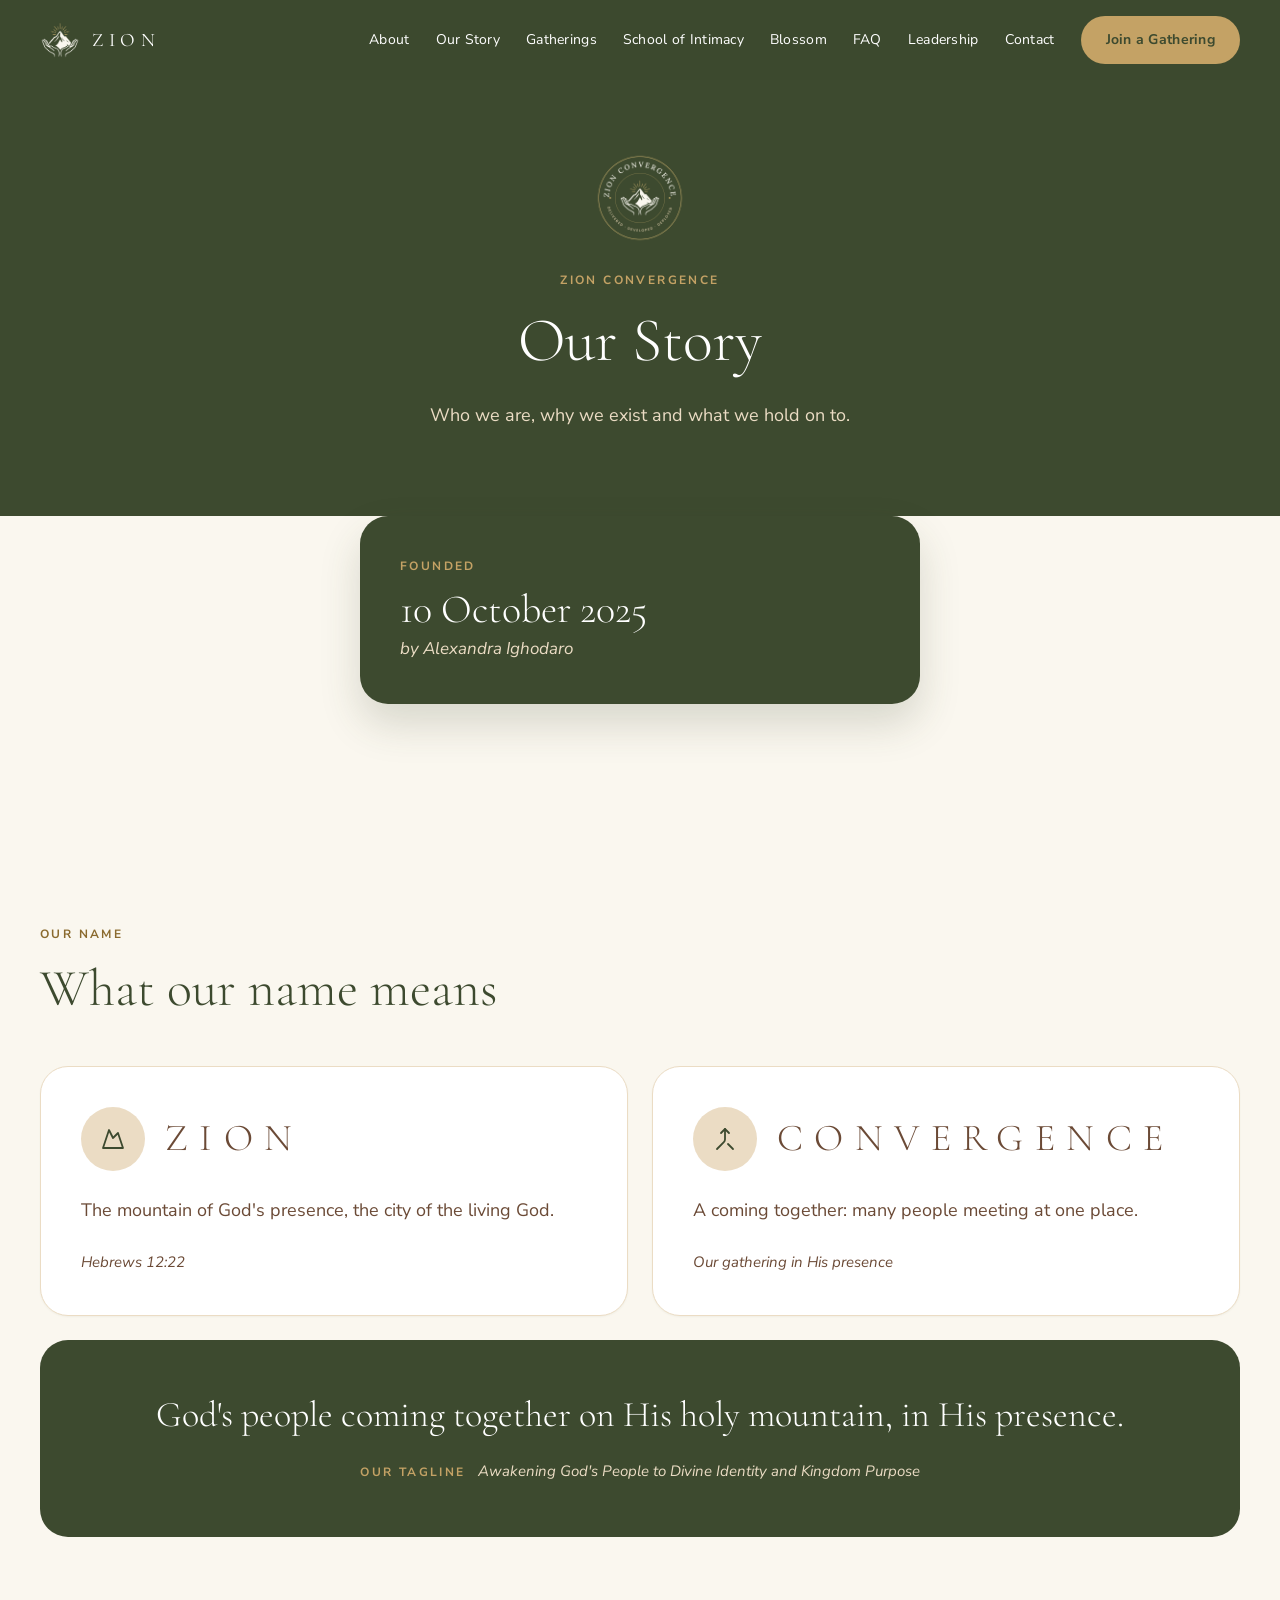
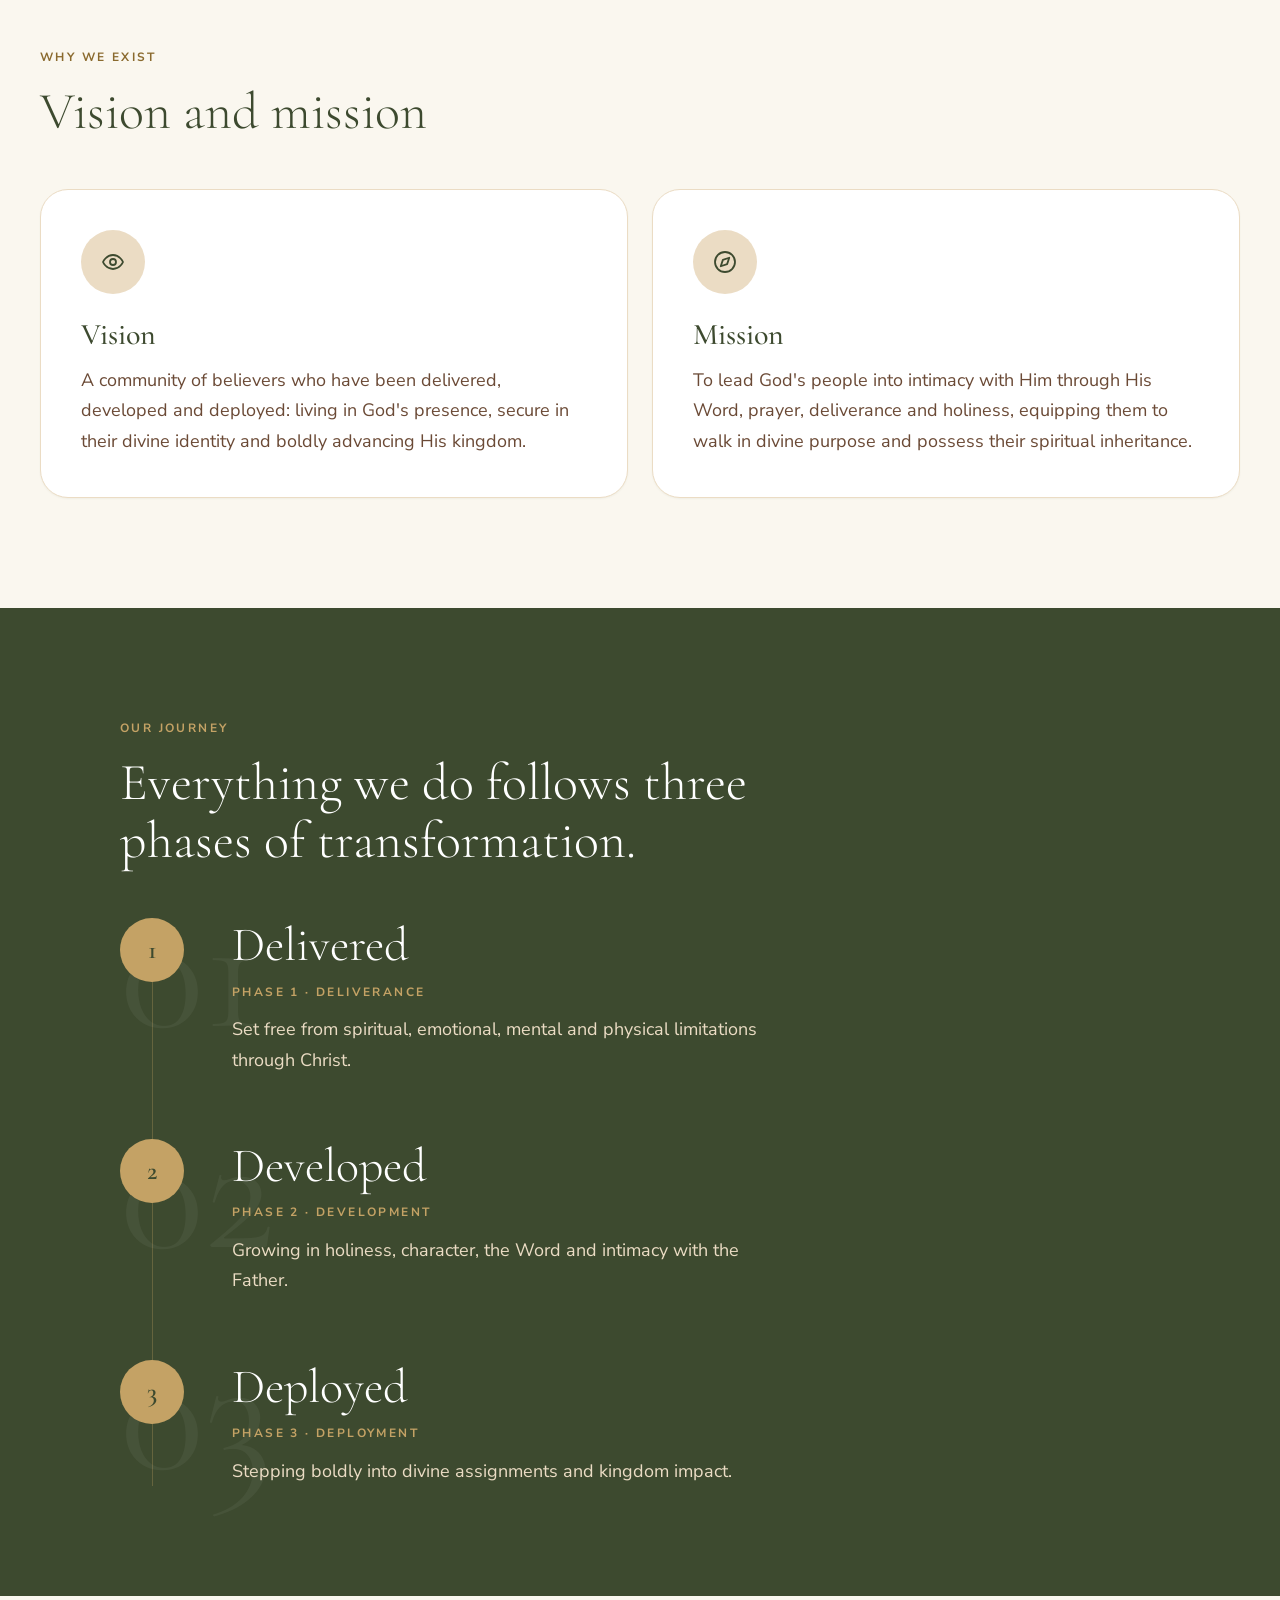
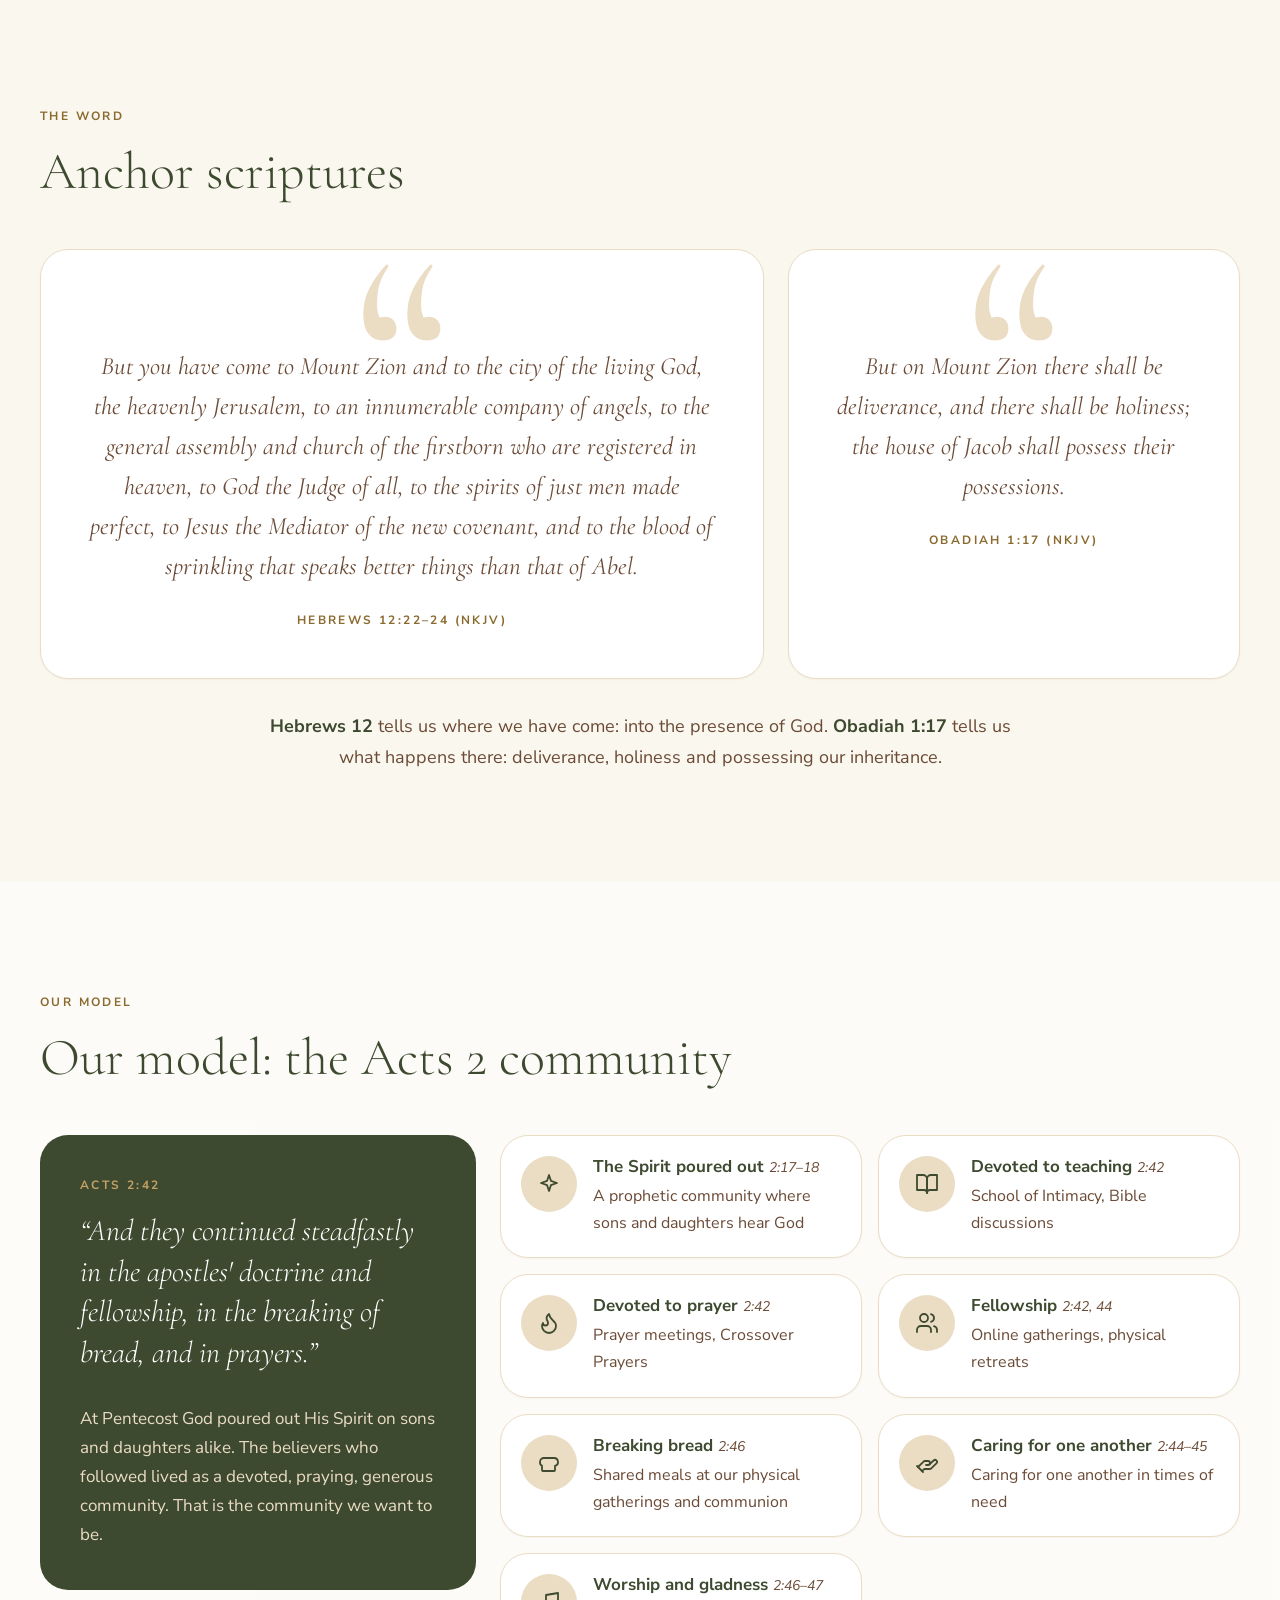
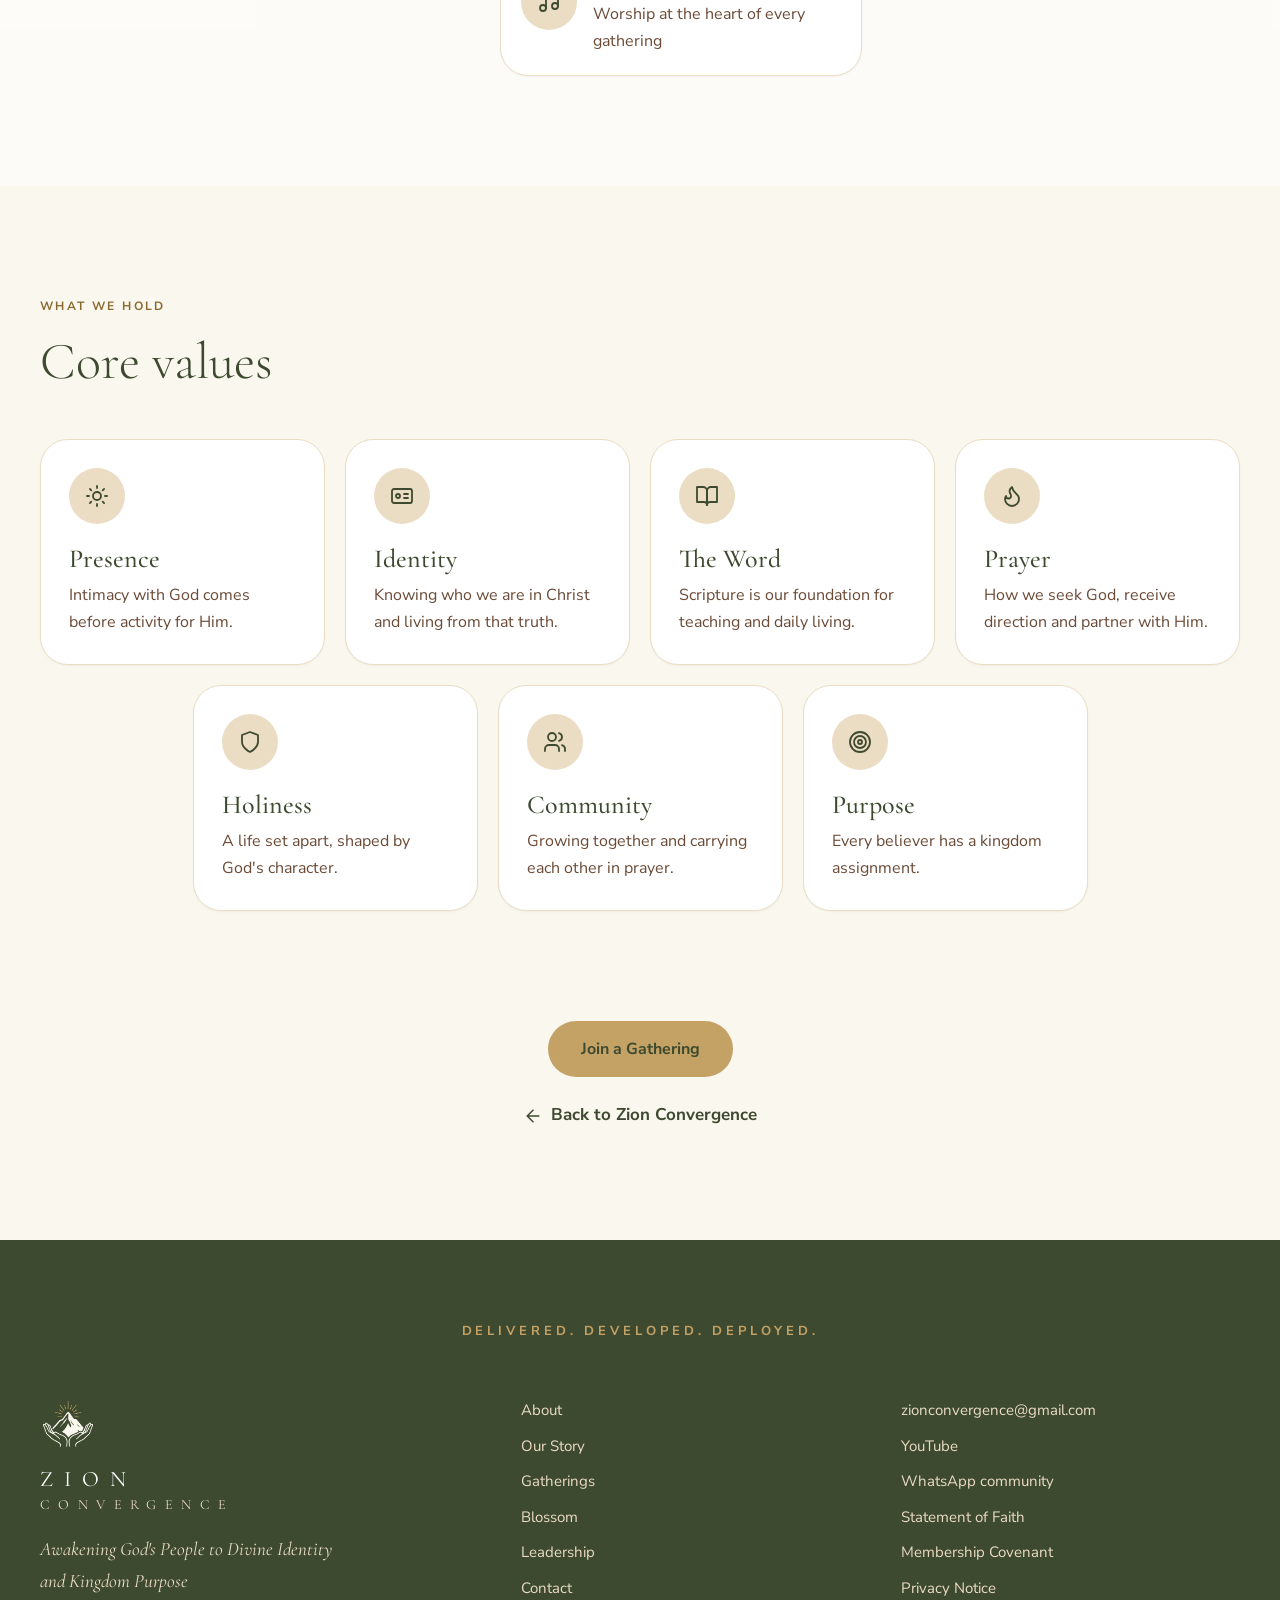
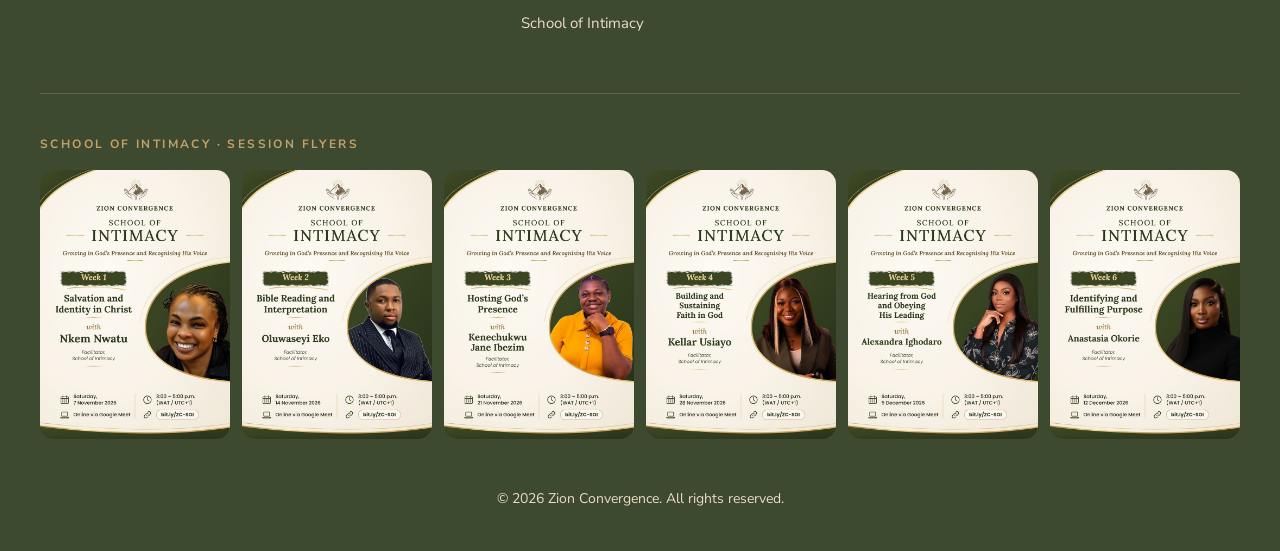
==== commit e9170373: "Founded card: date and founder only Co-Authored-By: Claude Opus 5.5 <noreply@anthropic.com> Claude-S" ====
--- a/our-story.html
+++ b/our-story.html
@@ -23,9 +23,7 @@
 <a class="btn btn-gold sm fab" href="index.html#gatherings">Join a Gathering</a>
 <main id="top">
 <section class="soi-hero" style="padding-bottom:70px"><img class="badge" src="img/badge-light.png" alt="Zion Convergence logo" width="96" height="96"><p class="eyebrow" style="color:var(--gold)">Zion Convergence</p><h1>Our Story</h1><p class="lead">Who we are, why we exist and what we hold on to.</p></section>
-<section class="sec-tight"><div class="wrap-sm"><div class="founded rv" style="max-width:560px;margin:0 auto"><p class="eyebrow">Founded</p><p class="date">10 October 2025</p><p class="by">by Alexandra Ighodaro</p><div class="rule"></div>
-<div class="frow"><span class="ic"><svg viewBox="0 0 24 24" fill="none" stroke="currentColor" stroke-width="1.8" stroke-linecap="round" stroke-linejoin="round" aria-hidden="true"><circle cx="12" cy="12" r="3"/><path d="M12 9a3 3 0 1 1 3-3 3 3 0 1 1 3 6 3 3 0 1 1-3 6 3 3 0 1 1-6 0 3 3 0 1 1-3-6 3 3 0 1 1 3-6 3 3 0 0 1 3 3Z"/></svg></span><div><b>Women's spaces</b><span>Friday prayer meetings, Bible discussions and the annual retreat</span></div></div>
-<div class="frow"><span class="ic"><svg viewBox="0 0 24 24" fill="none" stroke="currentColor" stroke-width="1.8" stroke-linecap="round" stroke-linejoin="round" aria-hidden="true"><path d="M16 21v-2a4 4 0 0 0-4-4H6a4 4 0 0 0-4 4v2"/><circle cx="9" cy="7" r="4"/><path d="M22 21v-2a4 4 0 0 0-3-3.87"/><path d="M16 3.13a4 4 0 0 1 0 7.75"/></svg></span><div><b>Open to everyone</b><span>School of Intimacy and Monthly Crossover Prayers</span></div></div></div>
+<section class="sec-tight"><div class="wrap-sm"><div class="founded rv" style="max-width:560px;margin:0 auto"><p class="eyebrow">Founded</p><p class="date">10 October 2025</p><p class="by">by Alexandra Ighodaro</p></div>
 </div></section>
 <section class="sec"><div class="wrap"><div class="head "><p class="eyebrow">Our name</p><h2 class="title">What our name means</h2></div>
 <div class="two">
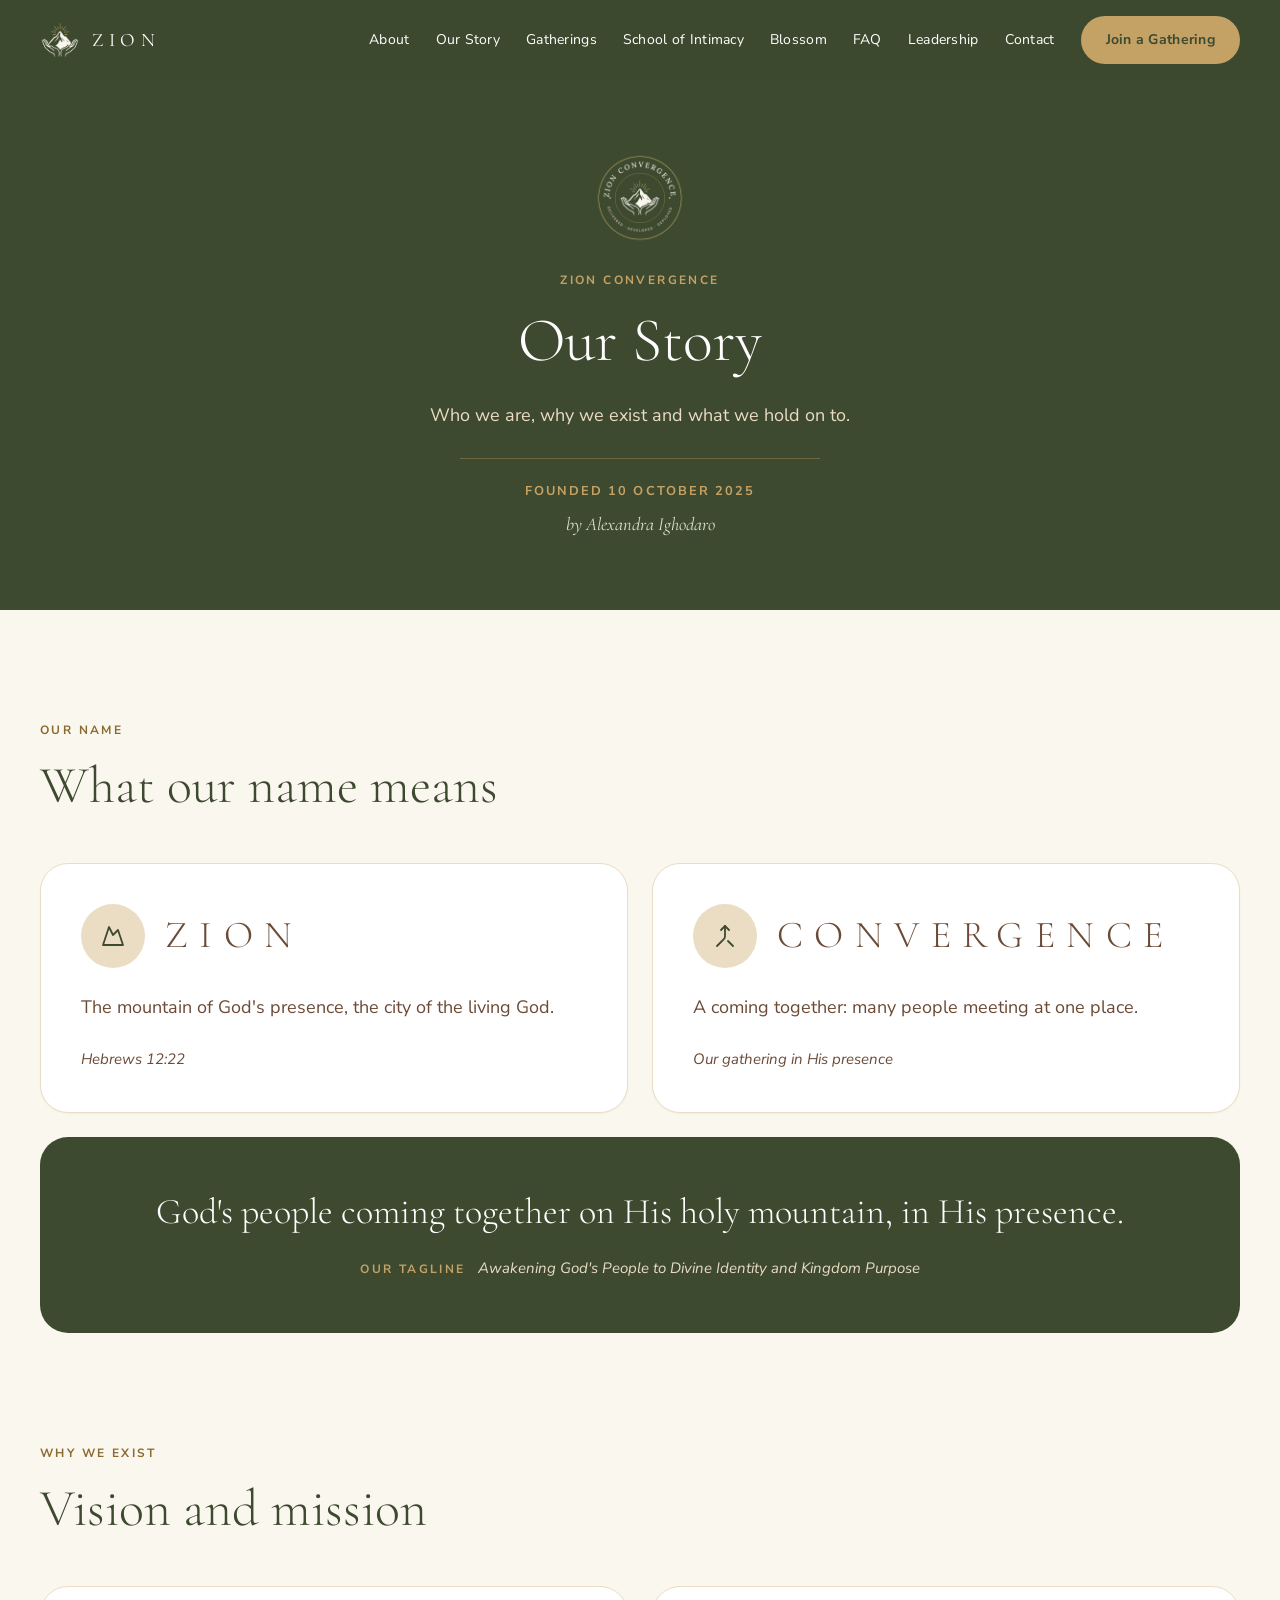
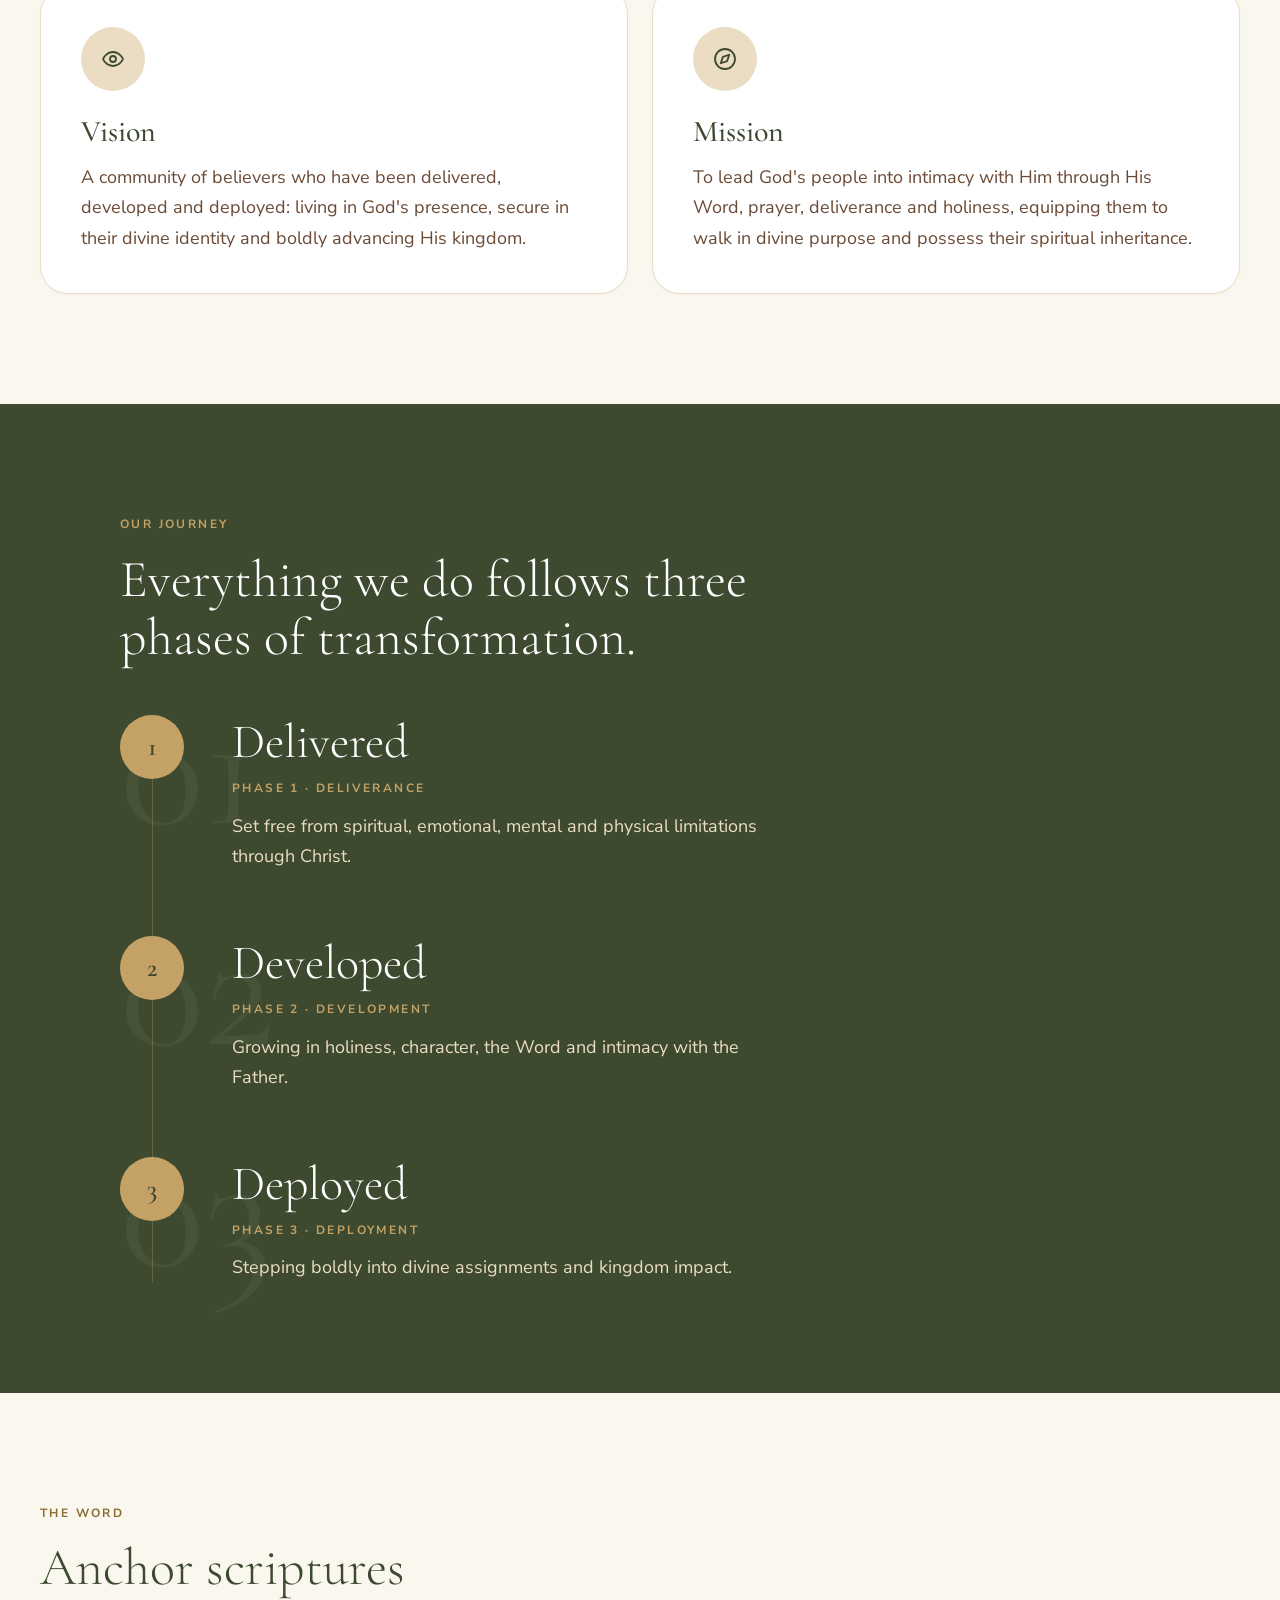
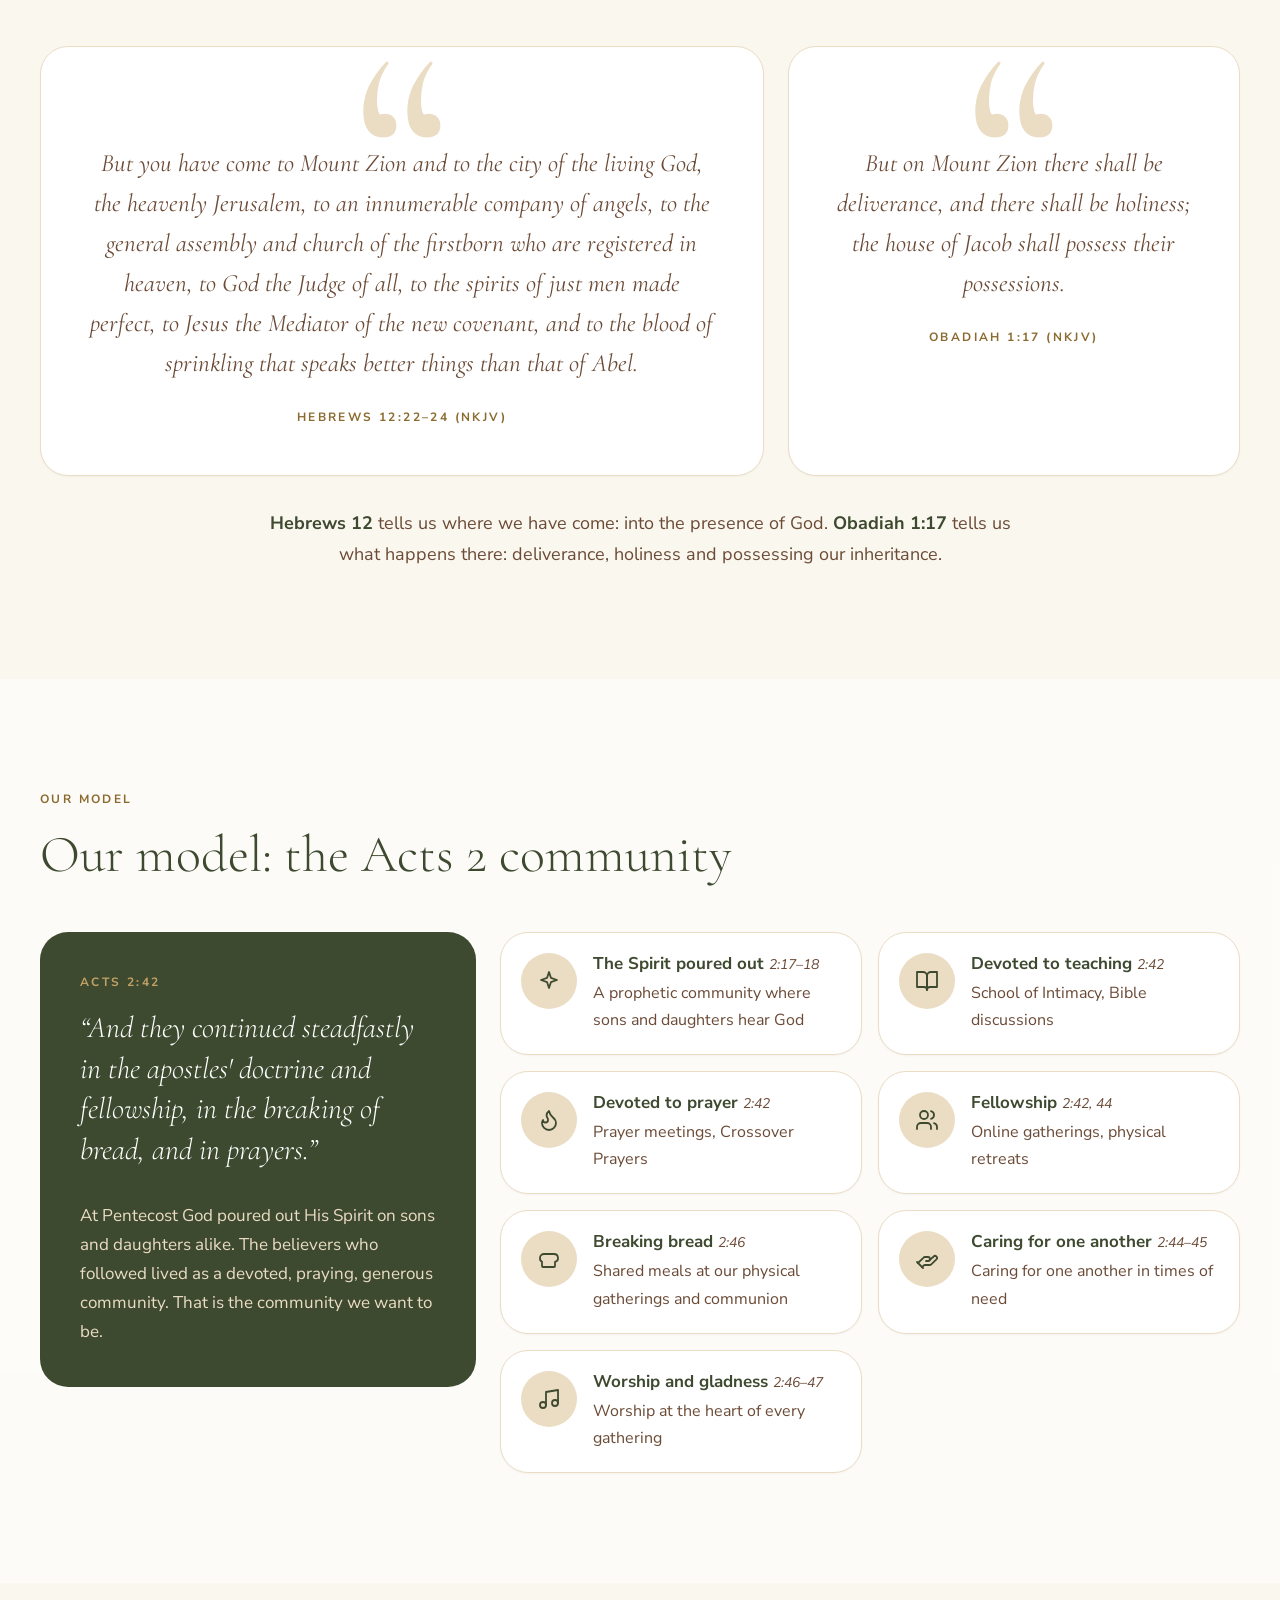
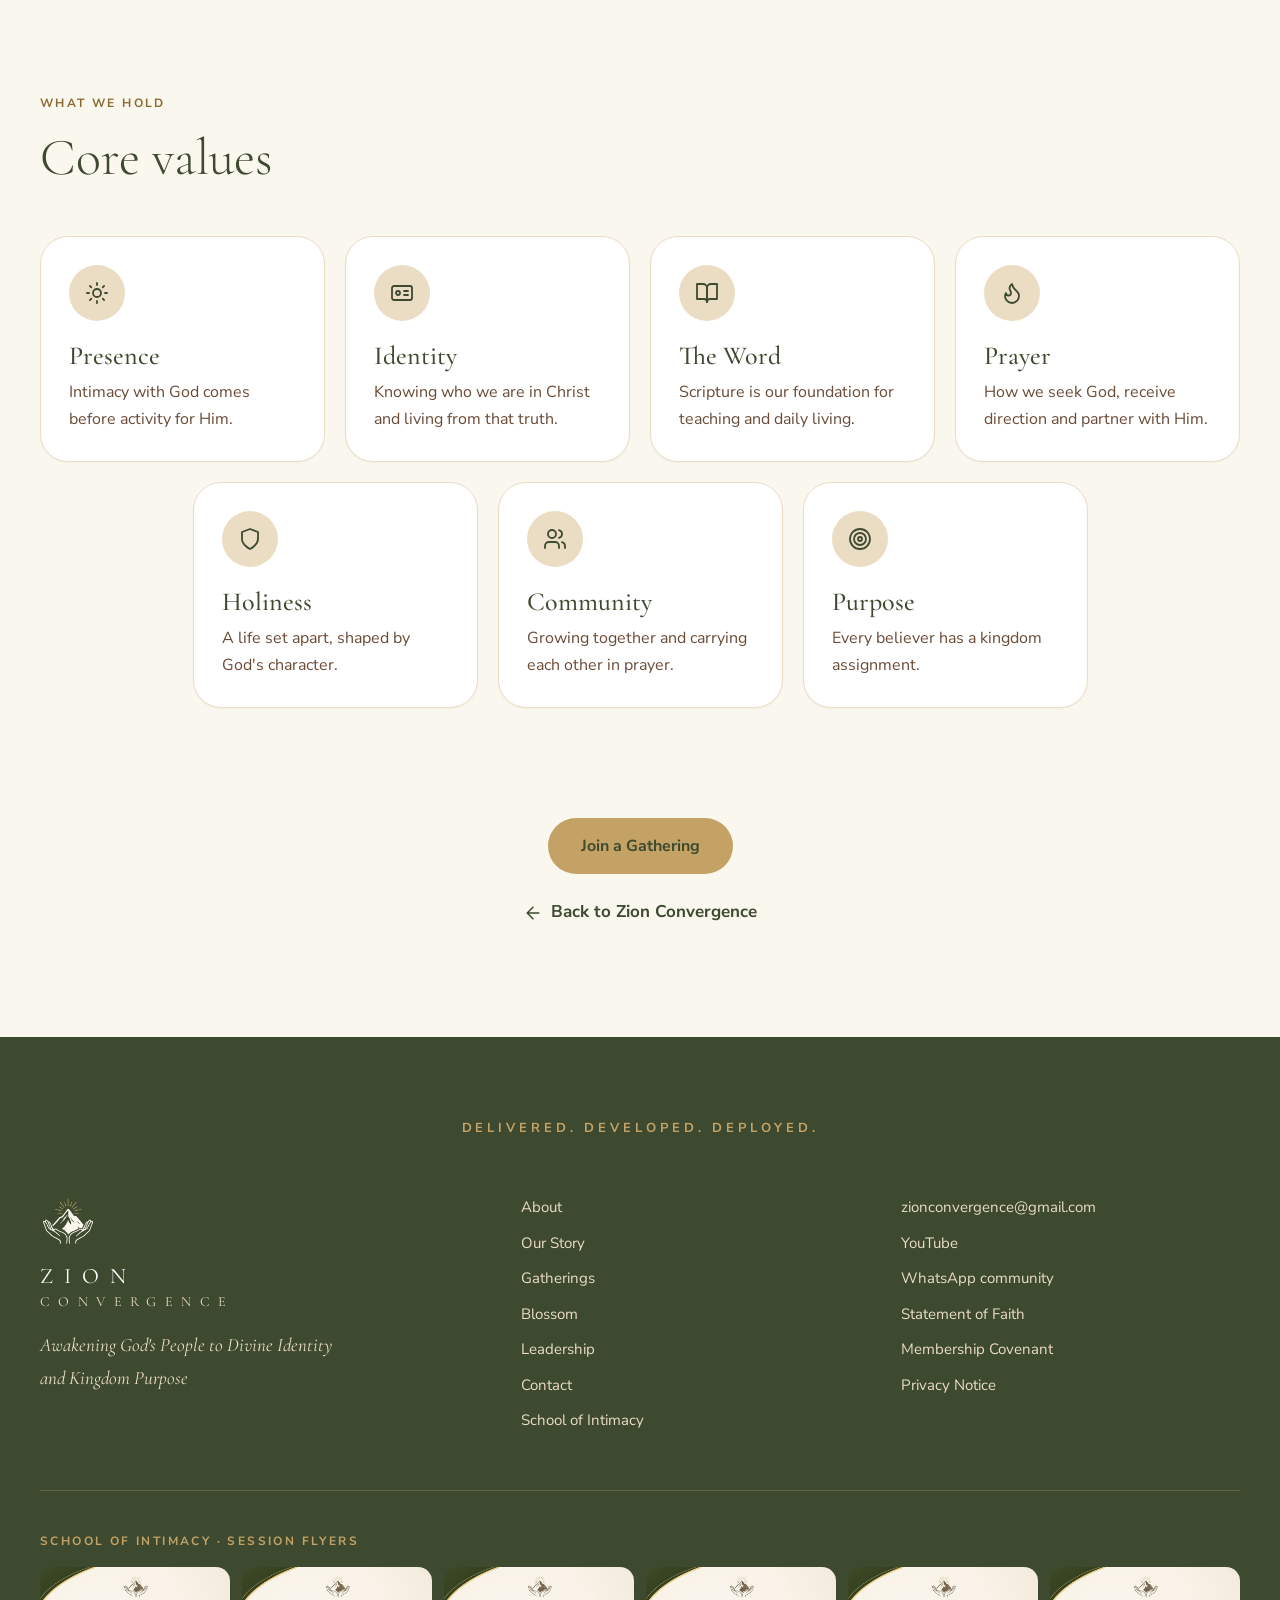
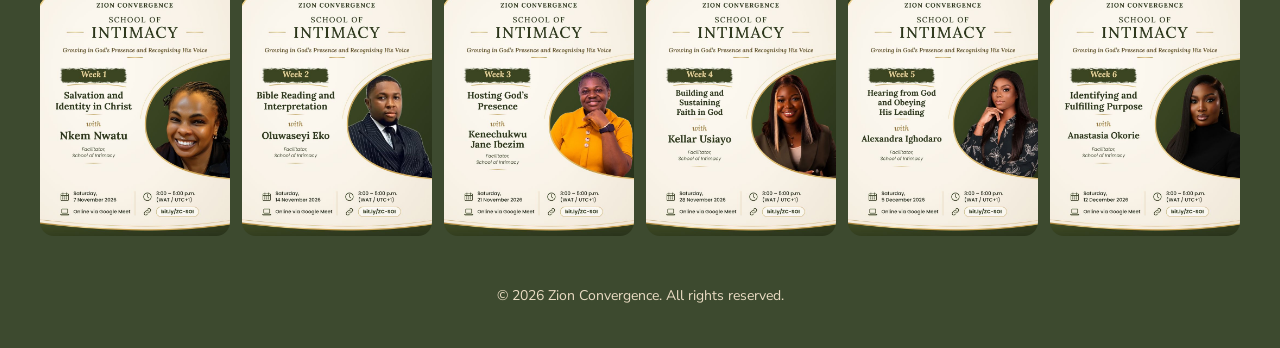
==== commit 656fe5a6: "Show founding date in the Our Story header Co-Authored-By: Claude Opus 5.5 <noreply@anthropic.com> C" ====
--- a/our-story.html
+++ b/our-story.html
@@ -22,9 +22,7 @@
 </nav></header>
 <a class="btn btn-gold sm fab" href="index.html#gatherings">Join a Gathering</a>
 <main id="top">
-<section class="soi-hero" style="padding-bottom:70px"><img class="badge" src="img/badge-light.png" alt="Zion Convergence logo" width="96" height="96"><p class="eyebrow" style="color:var(--gold)">Zion Convergence</p><h1>Our Story</h1><p class="lead">Who we are, why we exist and what we hold on to.</p></section>
-<section class="sec-tight"><div class="wrap-sm"><div class="founded rv" style="max-width:560px;margin:0 auto"><p class="eyebrow">Founded</p><p class="date">10 October 2025</p><p class="by">by Alexandra Ighodaro</p></div>
-</div></section>
+<section class="soi-hero" style="padding-bottom:70px"><img class="badge" src="img/badge-light.png" alt="Zion Convergence logo" width="96" height="96"><p class="eyebrow" style="color:var(--gold)">Zion Convergence</p><h1>Our Story</h1><p class="lead">Who we are, why we exist and what we hold on to.</p><div class="founded-line"><span>Founded 10 October 2025</span><i>by Alexandra Ighodaro</i></div></section>
 <section class="sec"><div class="wrap"><div class="head "><p class="eyebrow">Our name</p><h2 class="title">What our name means</h2></div>
 <div class="two">
 <div class="card pad rv"><div class="name-h"><span class="ic lg"><svg viewBox="0 0 24 24" fill="none" stroke="currentColor" stroke-width="1.8" stroke-linecap="round" stroke-linejoin="round" aria-hidden="true"><path d="m8 3 4 8 5-5 5 15H2L8 3z"/></svg></span><h3>ZION</h3></div><p class="prose">The mountain of God's presence, the city of the living God.</p><p class="cite" style="margin-top:24px">Hebrews 12:22</p></div>
--- a/style.css
+++ b/style.css
@@ -353,3 +353,6 @@
 .formnote a{color:inherit;font-weight:700}
 .soi-hero .done-note{color:var(--green)}
 .about-solo{max-width:780px}
+.founded-line{display:flex;flex-direction:column;align-items:center;gap:6px;margin:28px auto 0;padding-top:22px;border-top:1px solid rgba(196,162,101,.35);max-width:360px}
+.founded-line span{color:var(--gold);font-size:.8rem;font-weight:700;letter-spacing:.16em;text-transform:uppercase}
+.founded-line i{color:var(--cream);opacity:.85;font-family:'Cormorant Garamond',serif;font-size:1.15rem}
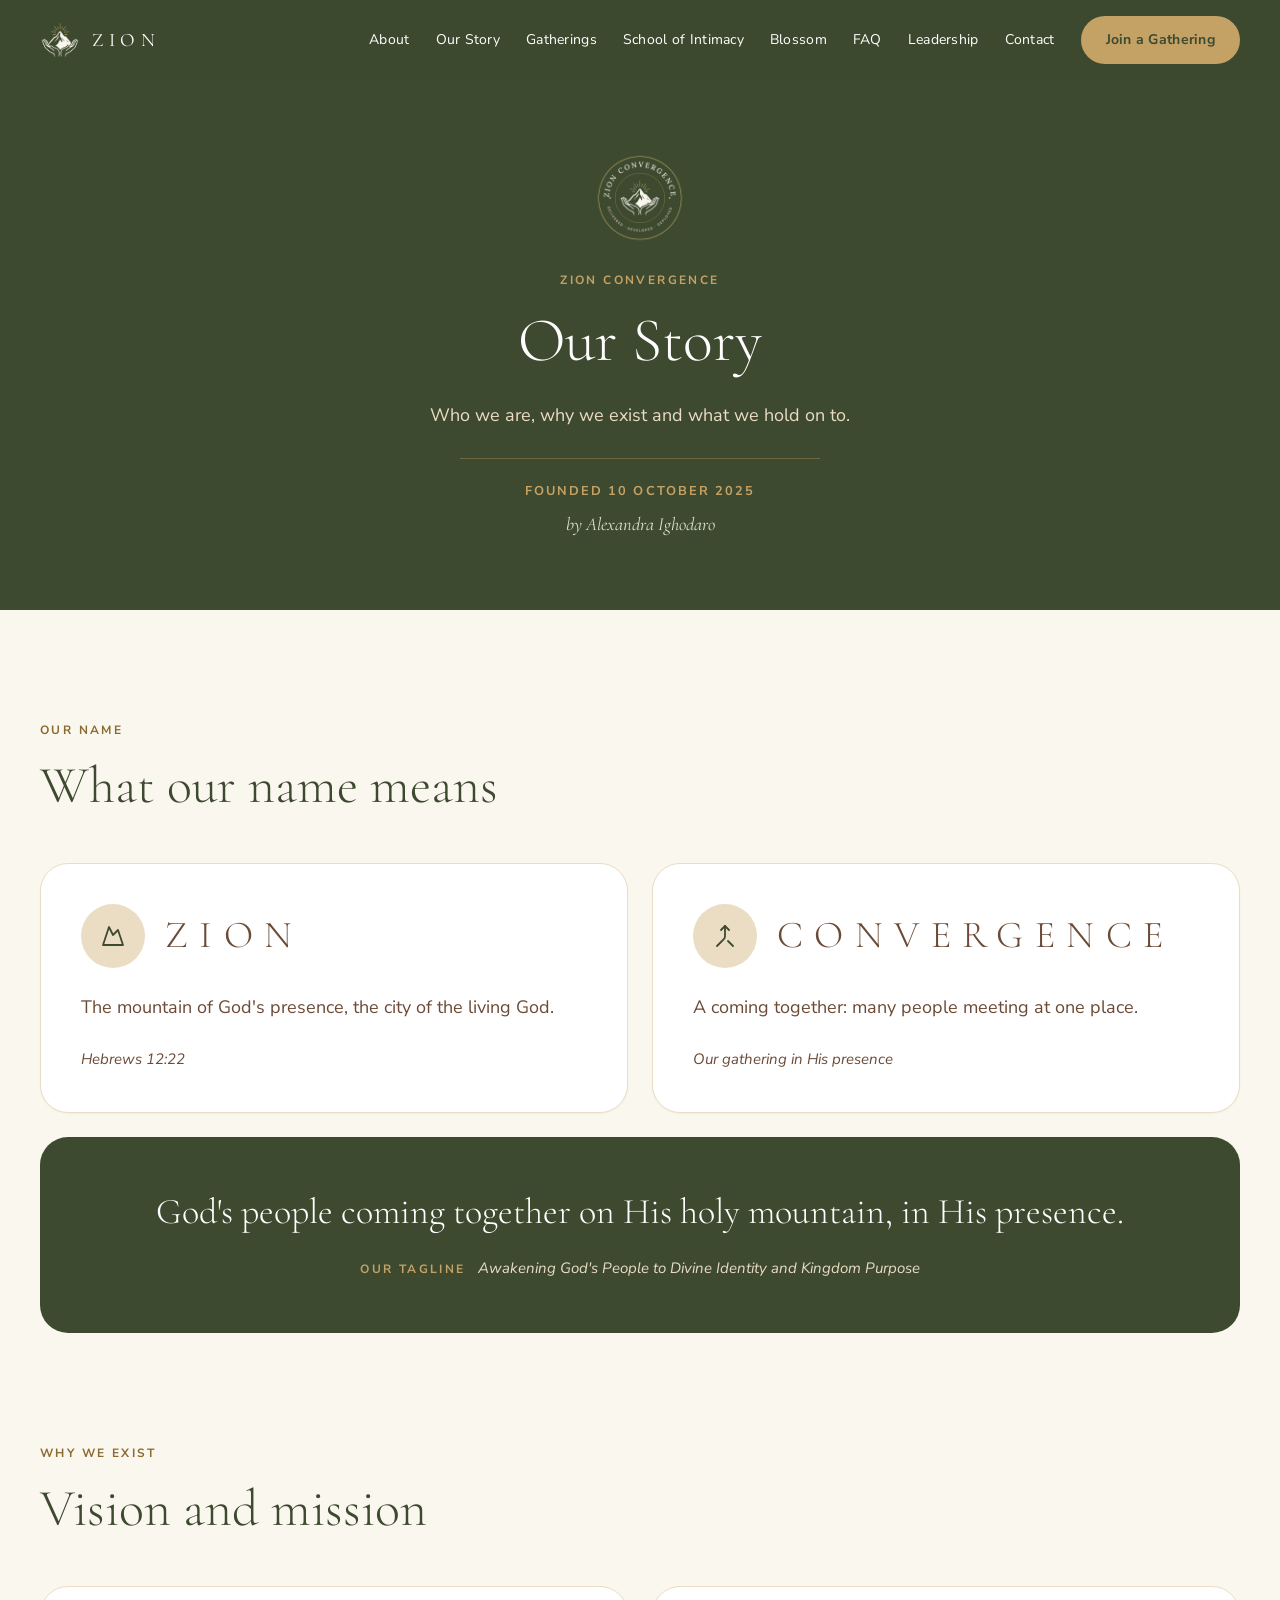
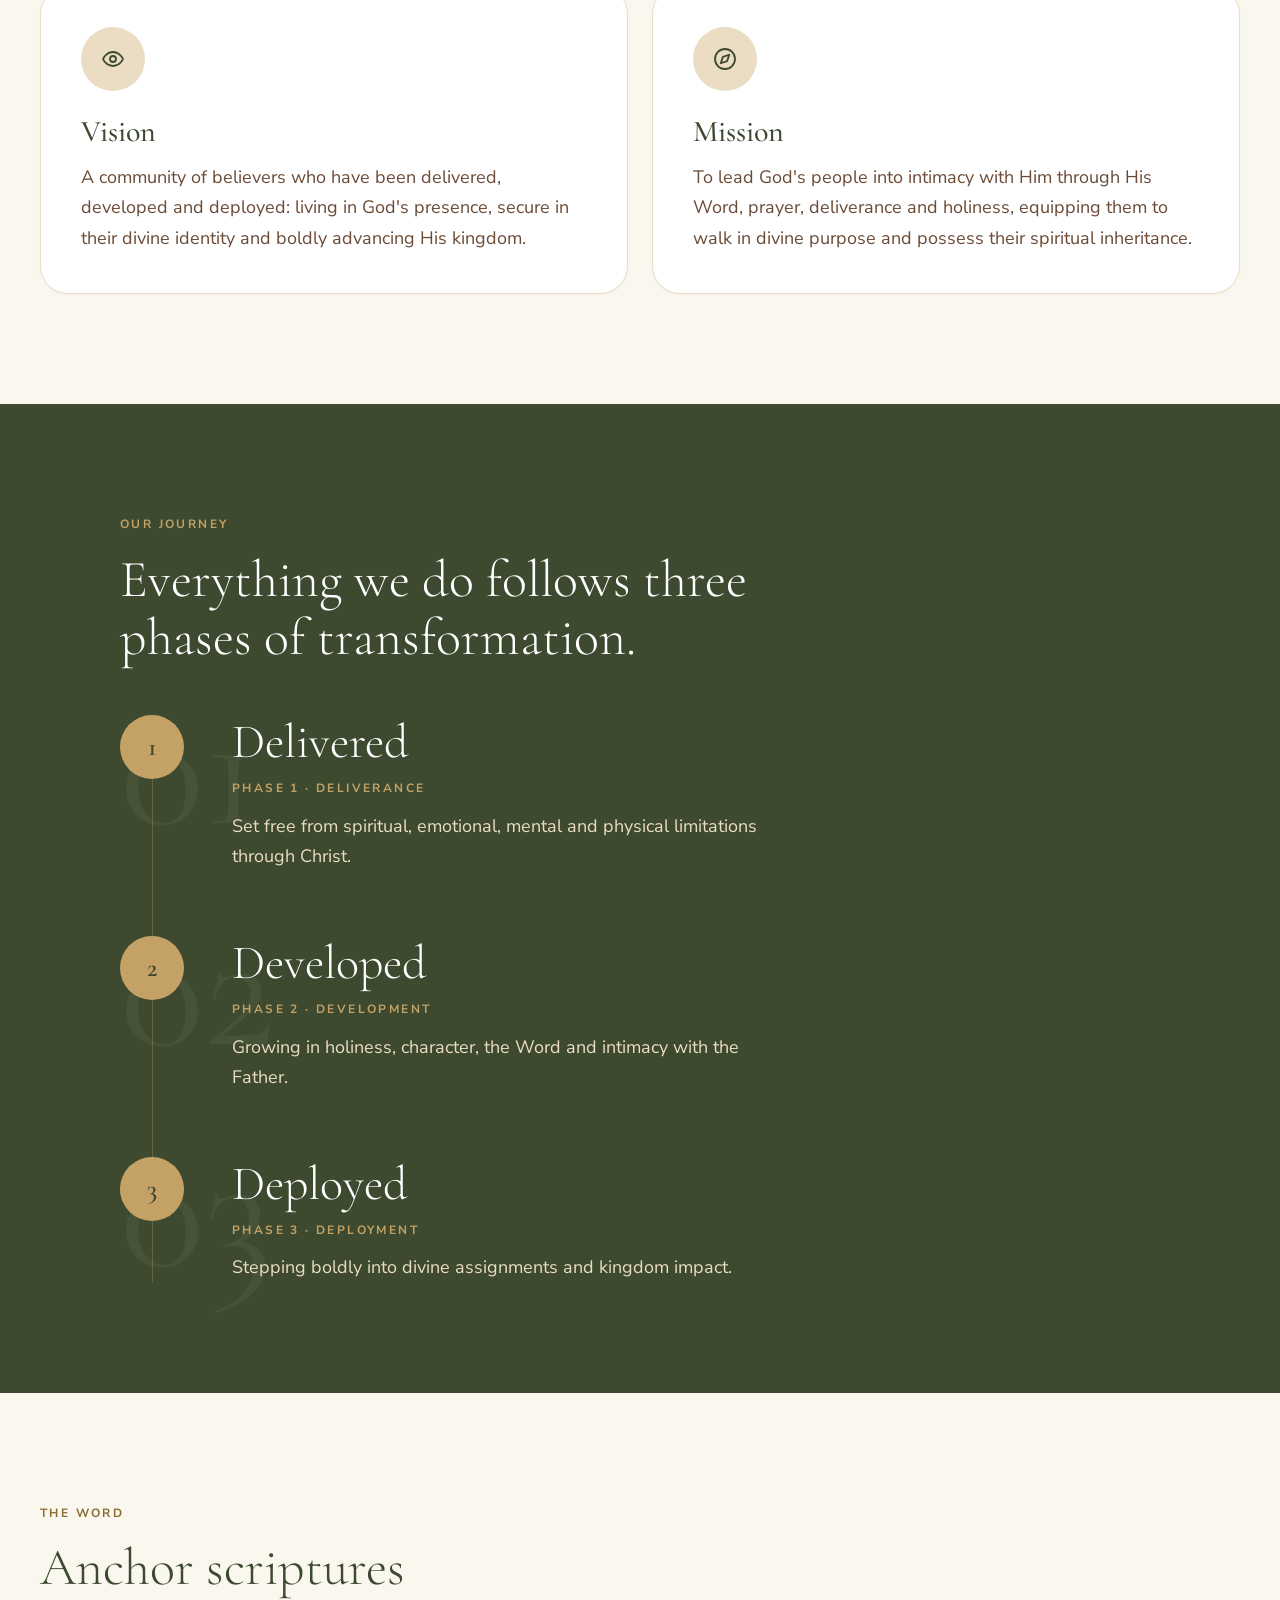
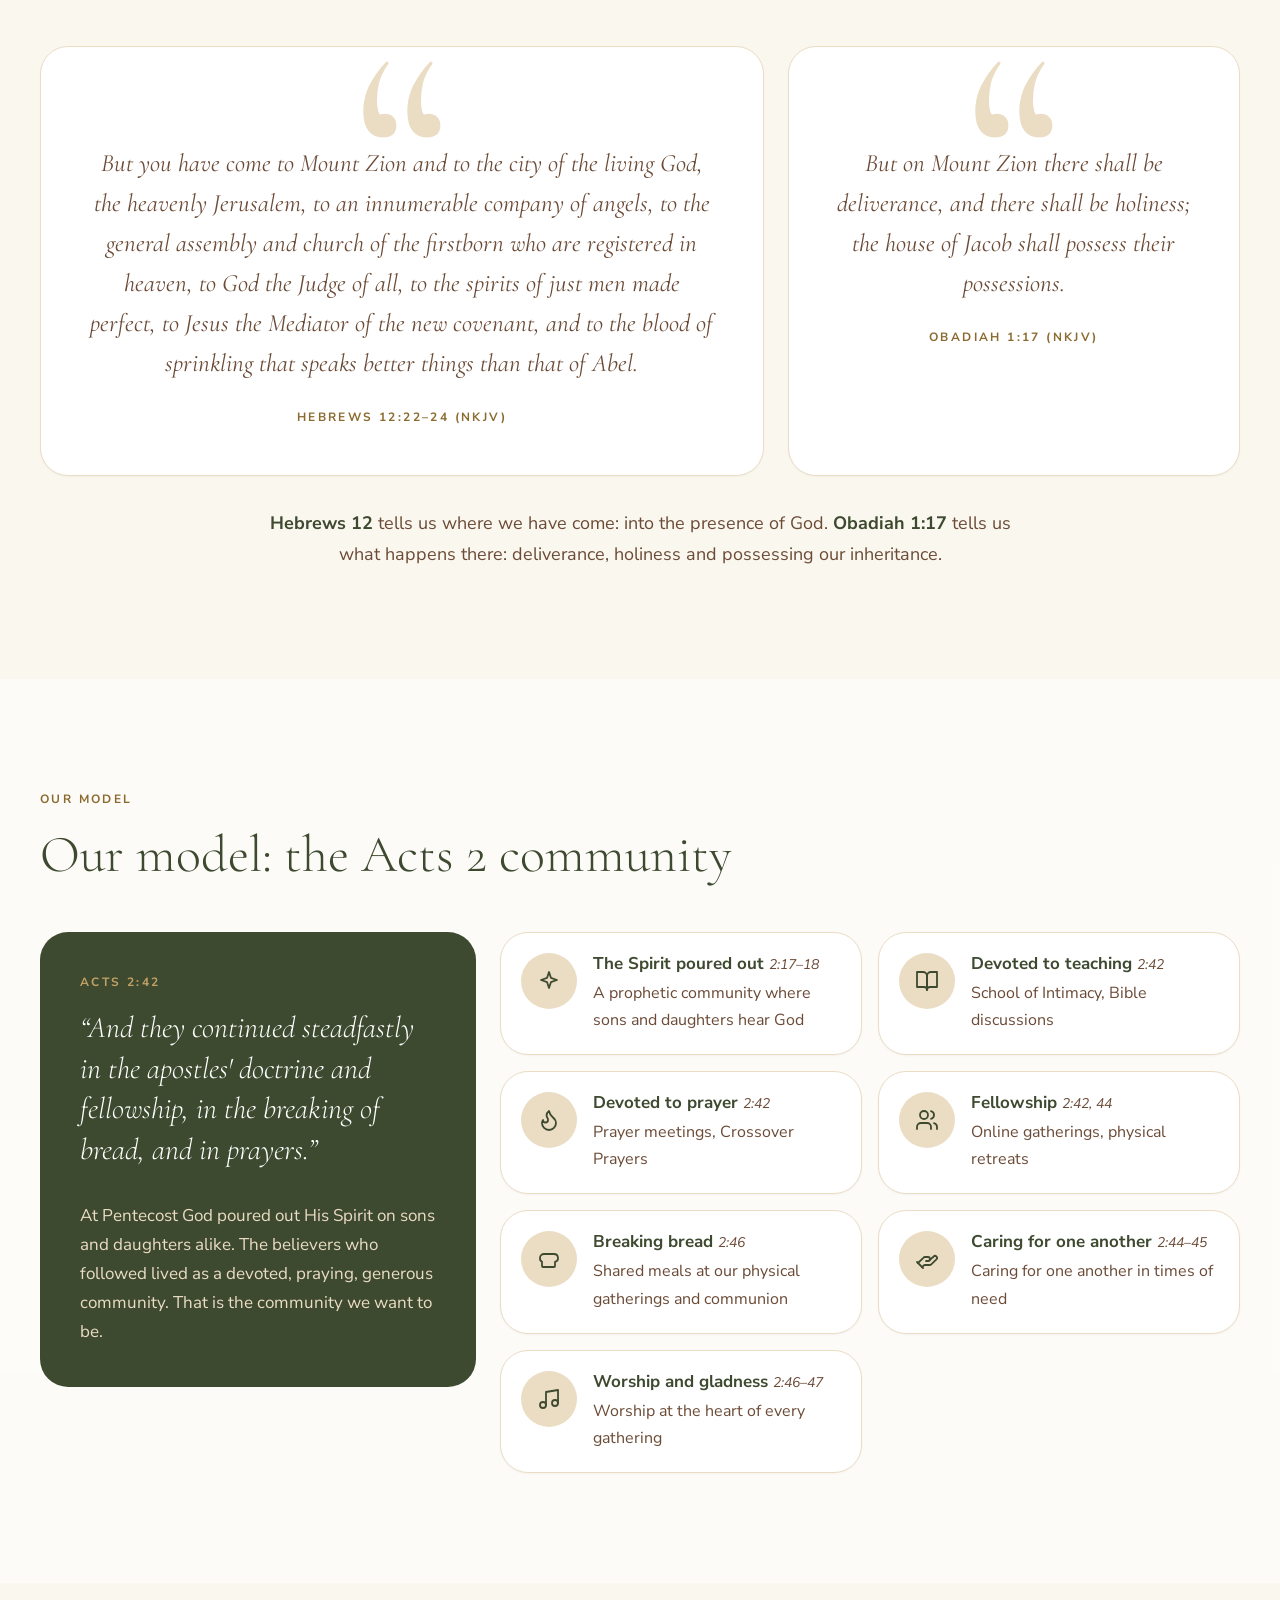
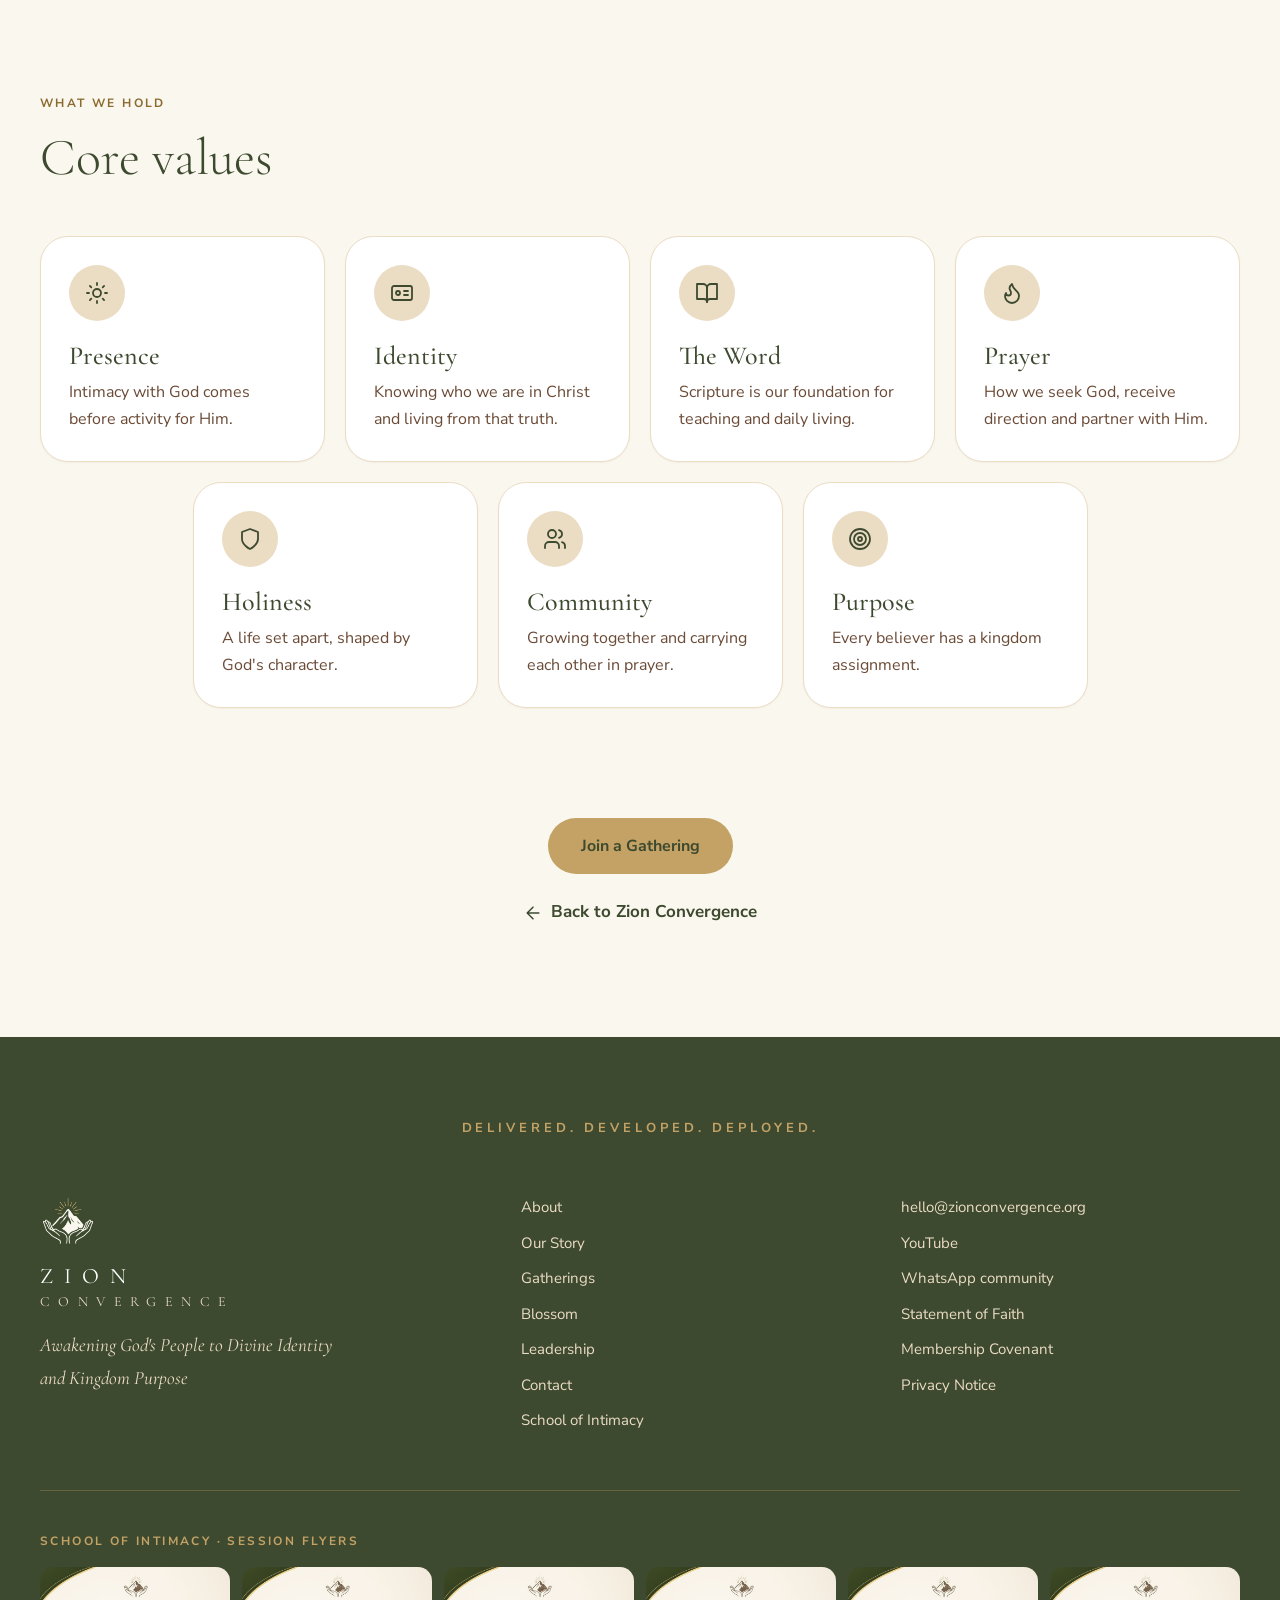
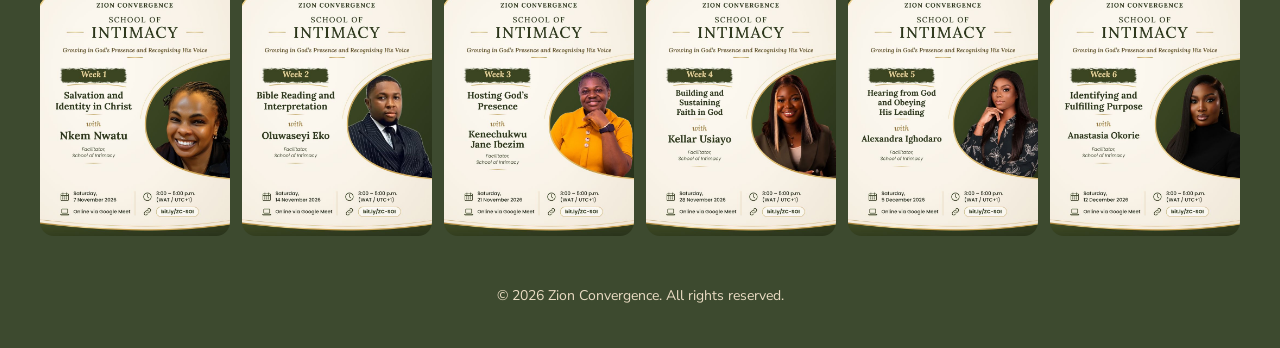
==== commit 4a8e49ea: "Use hello@zionconvergence.org as contact email Co-Authored-By: Claude Opus 5.5 <noreply@anthropic.co" ====
--- a/our-story.html
+++ b/our-story.html
@@ -12,7 +12,8 @@
 <link rel="preconnect" href="https://fonts.googleapis.com">
 <link rel="preconnect" href="https://fonts.gstatic.com" crossorigin>
 <link href="https://fonts.googleapis.com/css2?family=Cormorant+Garamond:ital,wght@0,300;0,400;0,500;0,600;0,700;1,300;1,400&family=Nunito+Sans:ital,wght@0,400;0,700;1,400&display=swap" rel="stylesheet">
-<link rel="stylesheet" href="style.css">
+<link rel="stylesheet" href="style.css?v=2026112301">
+<link rel="canonical" href="https://zionconvergence.org/our-story.html">
 </head>
 <body>
 <header class="hdr"><nav aria-label="Main">
@@ -67,11 +68,11 @@
 <div class="fcols">
 <div class="fbrand"><img src="img/mark-light.png" alt="" width="56" height="52"><p class="word1">ZION</p><p class="word2">CONVERGENCE</p><p class="tl">Awakening God's People to Divine Identity and Kingdom Purpose</p></div>
 <nav class="fnav" aria-label="Footer"><a href="index.html#about">About</a><a href="our-story.html">Our Story</a><a href="index.html#gatherings">Gatherings</a><a href="index.html#blossom">Blossom</a><a href="index.html#leadership">Leadership</a><a href="index.html#contact">Contact</a><a href="school-of-intimacy.html">School of Intimacy</a></nav>
-<div class="fnav"><a href="mailto:zionconvergence@gmail.com">zionconvergence@gmail.com</a><a href="https://youtube.com/@ZionConvergence">YouTube</a><a href="https://bit.ly/ZC-WhatsApp">WhatsApp community</a><a href="https://bit.ly/ZC-Faith">Statement of Faith</a><a href="https://bit.ly/ZC-Covenant">Membership Covenant</a><a href="privacy.html">Privacy Notice</a></div>
+<div class="fnav"><a href="mailto:hello@zionconvergence.org">hello@zionconvergence.org</a><a href="https://youtube.com/@ZionConvergence">YouTube</a><a href="https://bit.ly/ZC-WhatsApp">WhatsApp community</a><a href="https://bit.ly/ZC-Faith">Statement of Faith</a><a href="https://bit.ly/ZC-Covenant">Membership Covenant</a><a href="privacy.html">Privacy Notice</a></div>
 </div>
 <div class="flyers"><p class="eyebrow">School of Intimacy · Session flyers</p><div class="fstrip"><a href="school-of-intimacy.html#weeks"><img src="img/flyer-w1.jpg" alt="Week 1 flyer: Salvation and Identity in Christ, with Nkem Nwatu, 7 November 2026" loading="lazy" width="700" height="990"></a><a href="school-of-intimacy.html#weeks"><img src="img/flyer-w2.jpg" alt="Week 2 flyer: Bible Reading and Interpretation, with Oluwaseyi Eko, 14 November 2026" loading="lazy" width="700" height="990"></a><a href="school-of-intimacy.html#weeks"><img src="img/flyer-w3.jpg" alt="Week 3 flyer: Hosting God&#x27;s Presence, with Kenechukwu Jane Ibezim, 21 November 2026" loading="lazy" width="700" height="990"></a><a href="school-of-intimacy.html#weeks"><img src="img/flyer-w4.jpg" alt="Week 4 flyer: Building and Sustaining Faith in God, with Kellar Usiayo, 28 November 2026" loading="lazy" width="700" height="990"></a><a href="school-of-intimacy.html#weeks"><img src="img/flyer-w5.jpg" alt="Week 5 flyer: Hearing from God and Obeying His Leading, with Alexandra Ighodaro, 5 December 2026" loading="lazy" width="700" height="990"></a><a href="school-of-intimacy.html#weeks"><img src="img/flyer-w6.jpg" alt="Week 6 flyer: Identifying and Fulfilling Purpose, with Anastasia Okorie, 12 December 2026" loading="lazy" width="700" height="990"></a></div></div>
 <p class="copy">© <span id="yr">2026</span> Zion Convergence. All rights reserved.</p>
 </div></footer>
 <div class="lb" role="dialog" aria-modal="true" aria-label="Photo viewer"><button class="x" aria-label="Close"><svg viewBox="0 0 24 24" fill="none" stroke="currentColor" stroke-width="1.8" stroke-linecap="round" stroke-linejoin="round" aria-hidden="true"><path d="M18 6 6 18M6 6l12 12"/></svg></button><button class="pv" aria-label="Previous photo"><svg viewBox="0 0 24 24" fill="none" stroke="currentColor" stroke-width="1.8" stroke-linecap="round" stroke-linejoin="round" aria-hidden="true"><path d="m15 18-6-6 6-6"/></svg></button><img alt=""><button class="nx" aria-label="Next photo"><svg viewBox="0 0 24 24" fill="none" stroke="currentColor" stroke-width="1.8" stroke-linecap="round" stroke-linejoin="round" aria-hidden="true"><path d="m9 18 6-6-6-6"/></svg></button></div>
-<script src="script.js"></script>
+<script src="script.js?v=2026112301"></script>
 </body></html>
